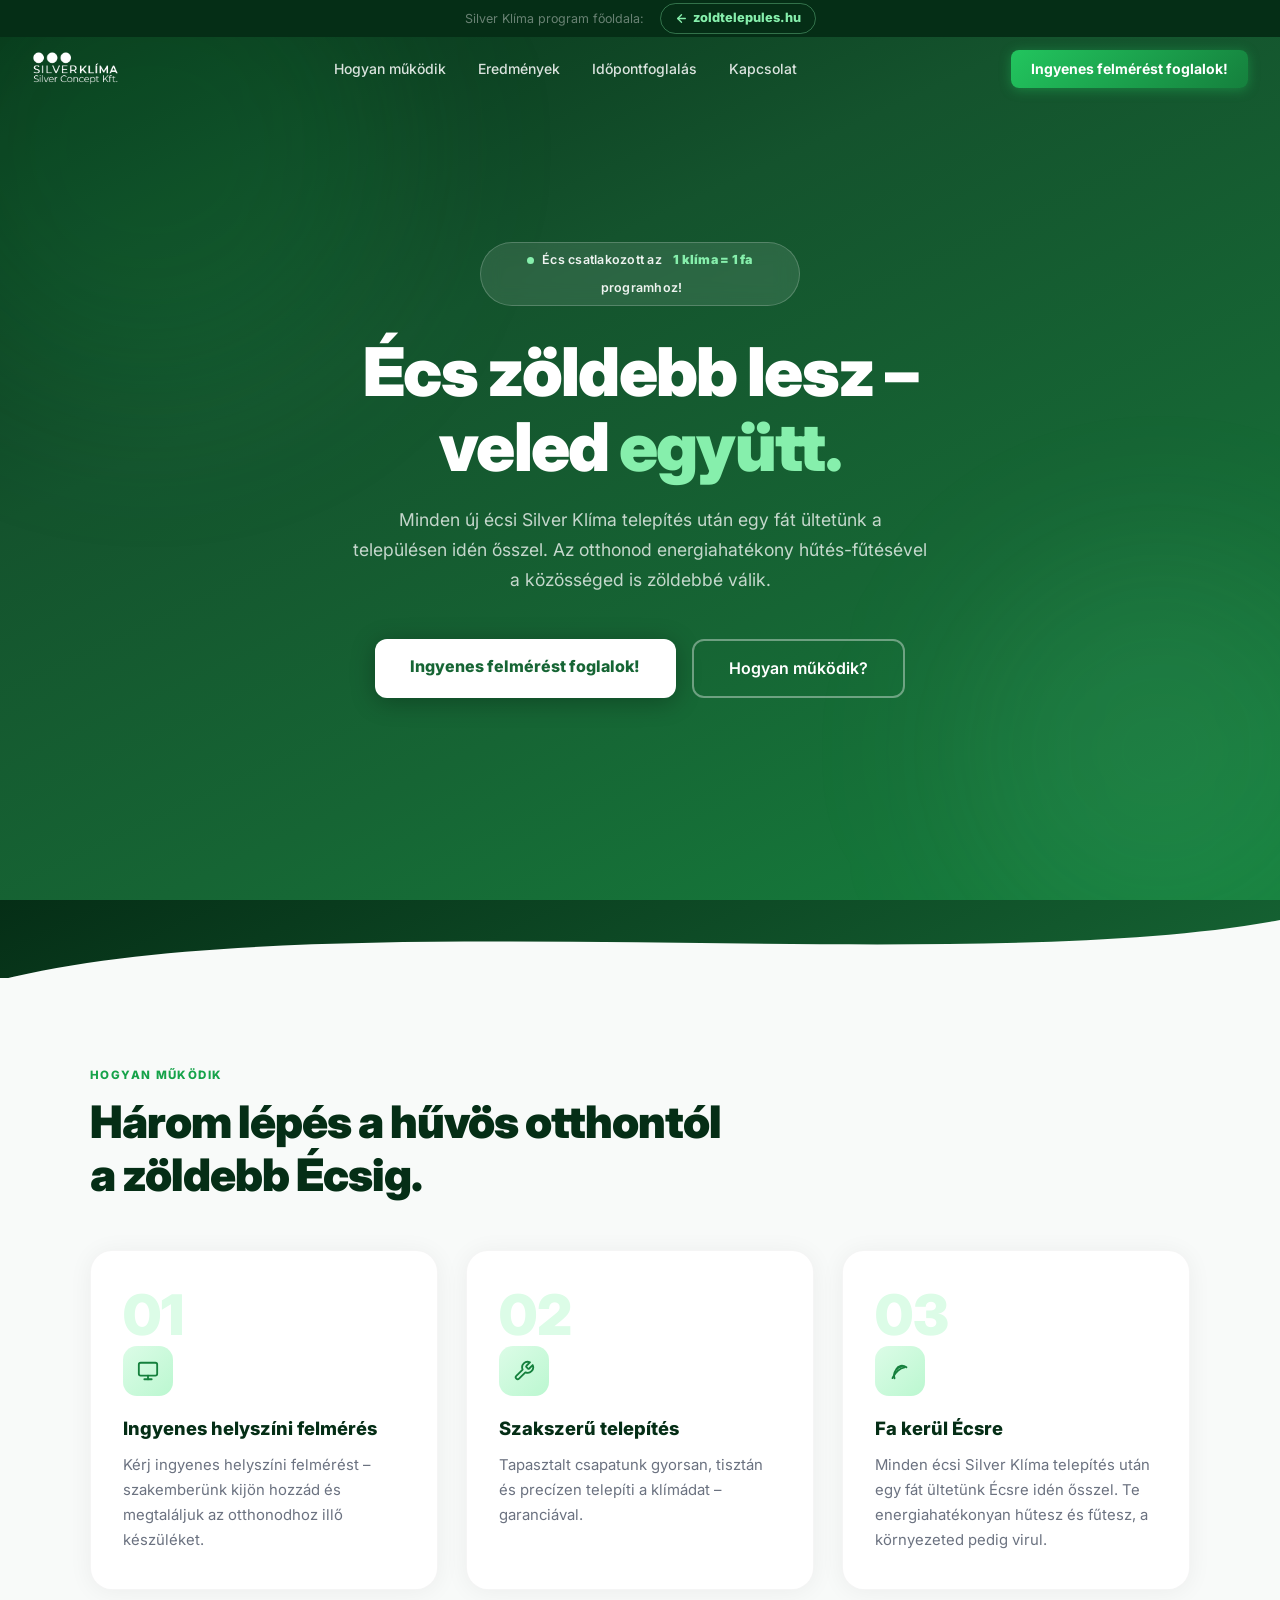
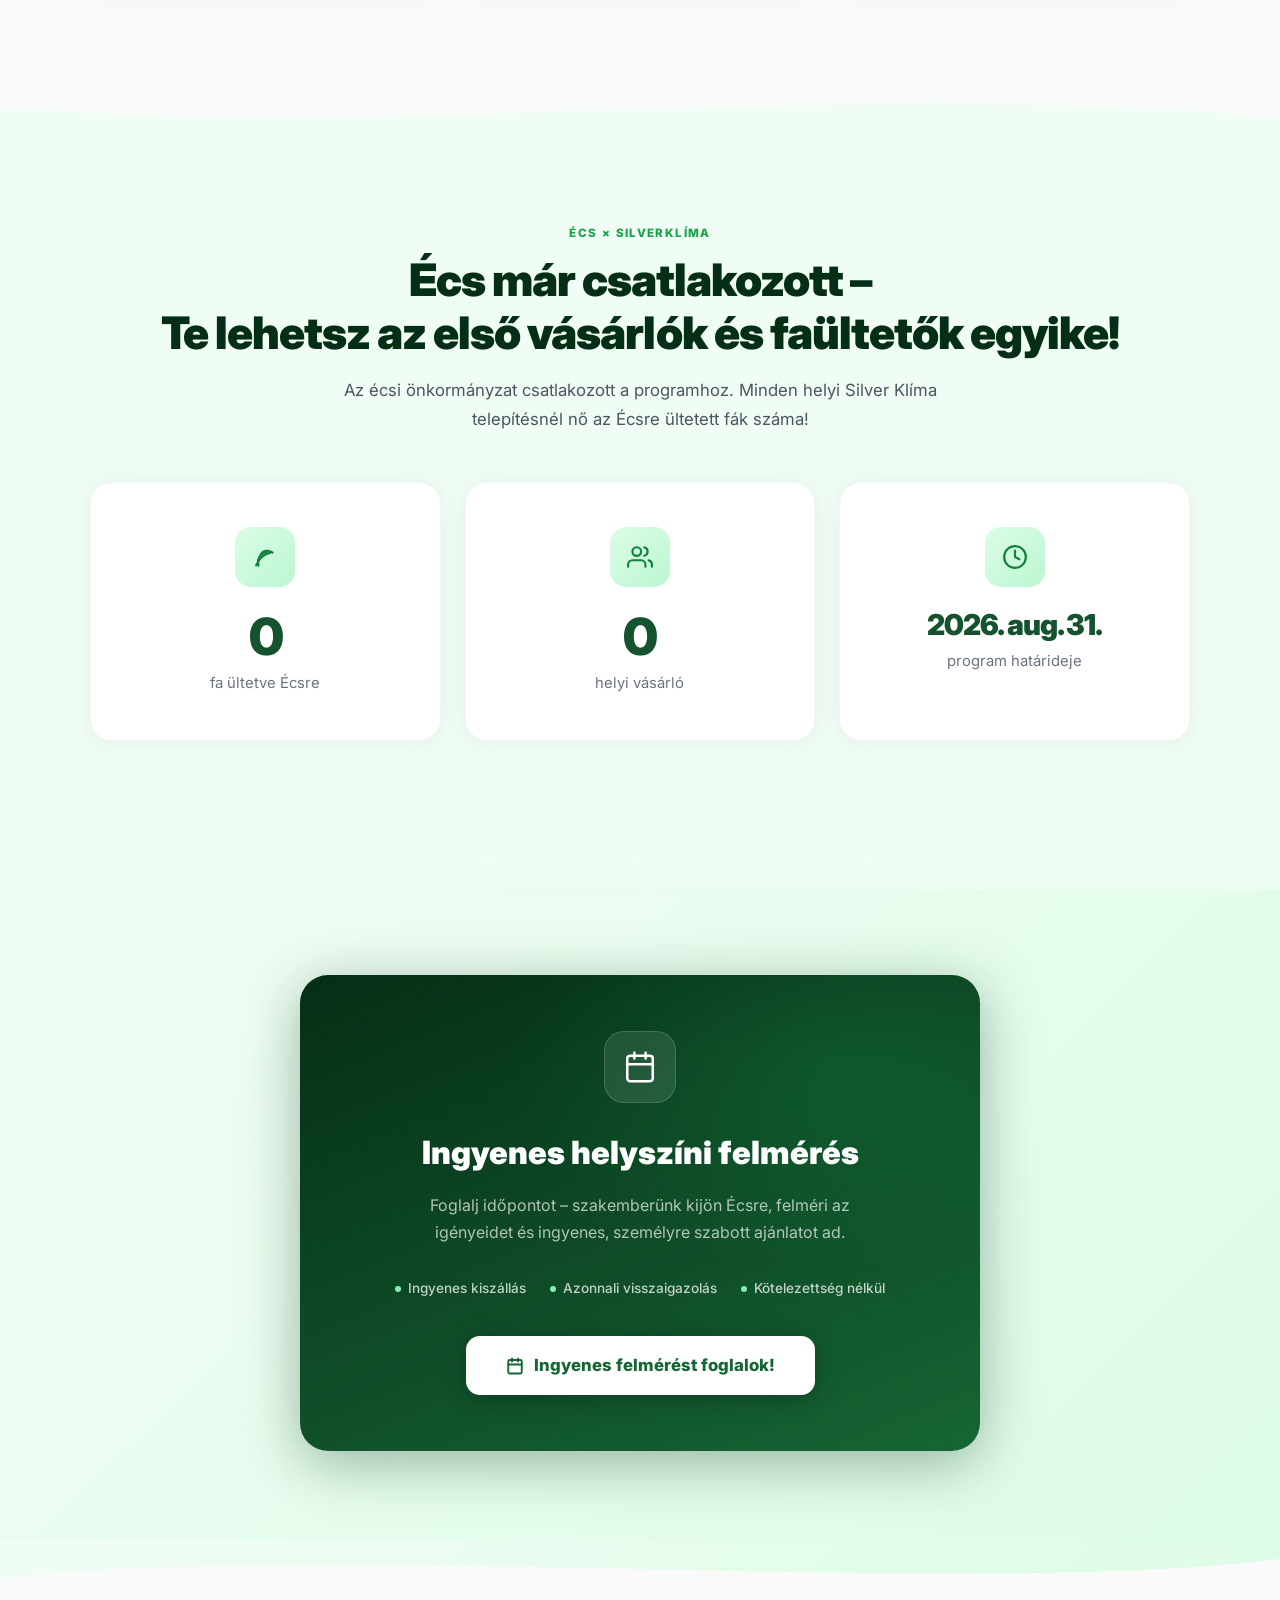
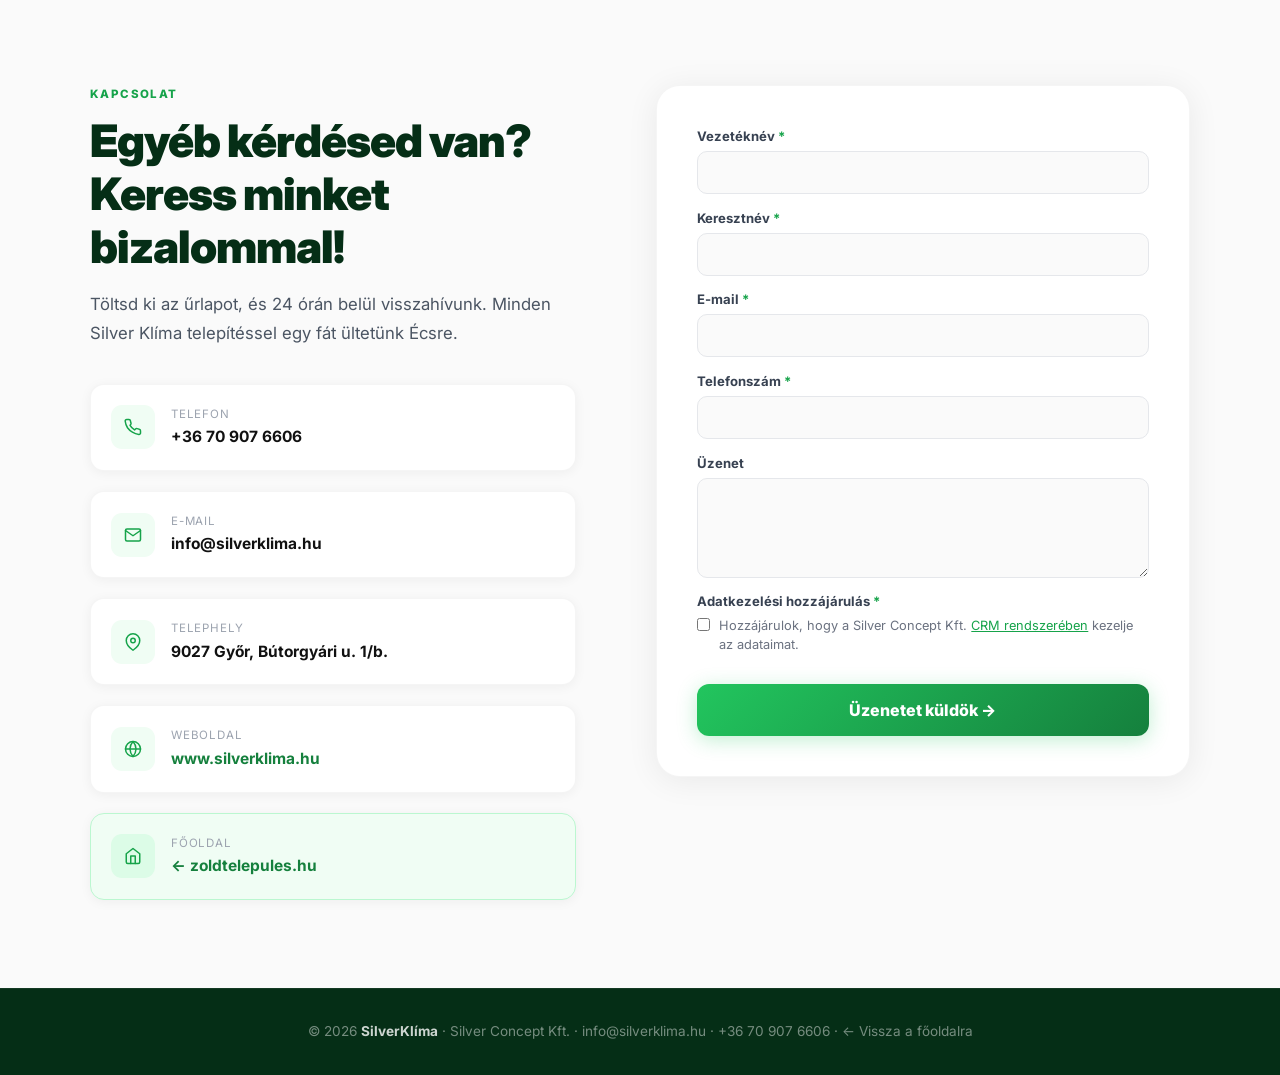
==== ecs/index.html @ 98adba98 "Mobil vissza sáv javítás, kattintható városok, weboldal él - Vissza sáv: mobilon nem takarja a logót" ====
<!DOCTYPE html>
<html lang="hu">
<head>
    <meta charset="UTF-8">
    <meta name="viewport" content="width=device-width, initial-scale=1.0">
    <meta name="description" content="Minden új écsi klíma telepítés után egy fát ültetünk Écsre. SilverKlíma – Silver Concept Kft.">
    <title>SilverKlíma × Écs – Fát ültetünk Écsre</title>
    <link href="https://fonts.googleapis.com/css2?family=Inter:wght@300;400;500;600;700;800;900&display=swap" rel="stylesheet">
    <script async src="https://r3.minicrm.hu/api/minicrm.js?t=1777282066"></script>
    <link rel="stylesheet" href="https://r3.minicrm.hu/api/minicrm.css" />
    <style>
        *, *::before, *::after { box-sizing:border-box; margin:0; padding:0; }
        :root {
            --g50:#f0fdf4; --g100:#dcfce7; --g200:#bbf7d0;
            --g500:#22c55e; --g600:#16a34a; --g700:#15803d;
            --g800:#166534; --g900:#14532d; --g950:#052e16;
            --ease: cubic-bezier(.22,1,.36,1);
        }
        html { scroll-behavior:smooth; }
        body { font-family:'Inter',sans-serif; color:#1a1a1a; background:#fff; line-height:1.6; overflow-x:hidden; }
        #progress { position:fixed; top:0; left:0; height:3px; background:linear-gradient(90deg,var(--g500),#86efac); z-index:200; width:0%; transition:width .1s; }

        /* BACK BAR */
        .back-bar {
            background:var(--g950); padding:0 2rem;
            display:flex; align-items:center; justify-content:center; gap:1rem;
            position:fixed; top:0; left:0; right:0; z-index:102; height:37px;
            white-space:nowrap; overflow:hidden;
        }
        .back-bar span { color:rgba(255,255,255,.4); font-size:.78rem; }
        .back-bar a {
            color:#86efac; font-size:.8rem; font-weight:800; text-decoration:none;
            display:inline-flex; align-items:center; gap:5px;
            border:1.5px solid rgba(134,239,172,.35); padding:.25rem .875rem; border-radius:100px;
            transition:all .2s; flex-shrink:0;
        }
        .back-bar a:hover { background:rgba(134,239,172,.12); border-color:#86efac; }
        @media(max-width:480px) { .back-bar span { display:none; } }

        nav { position:fixed; top:37px; left:0; right:0; z-index:100; padding:0 2rem; height:64px; display:flex; align-items:center; justify-content:space-between; transition:background .4s var(--ease), box-shadow .4s; }
        nav.scrolled { background:rgba(255,255,255,.97); backdrop-filter:blur(20px); box-shadow:0 1px 0 rgba(0,0,0,.07); top:0; }
        .nav-logo { display:flex; align-items:center; text-decoration:none; }
        .nav-logo-img { height:36px; width:auto; max-width:150px; display:block; object-fit:contain; filter:brightness(0) invert(1); transition:filter .4s; }
        nav.scrolled .nav-logo-img { filter:none; }
        .nav-links { display:flex; gap:2rem; list-style:none; }
        .nav-links a { color:rgba(255,255,255,.85); text-decoration:none; font-size:.875rem; font-weight:500; transition:color .3s; }
        nav.scrolled .nav-links a { color:#4b5563; }
        .nav-links a:hover { color:white; }
        nav.scrolled .nav-links a:hover { color:var(--g600); }
        .nav-cta { background:linear-gradient(135deg,var(--g500),var(--g700)); color:white; padding:.5rem 1.25rem; border-radius:8px; font-size:.875rem; font-weight:700; text-decoration:none; transition:opacity .2s,transform .2s; box-shadow:0 2px 12px rgba(34,197,94,.4); }
        .nav-cta:hover { opacity:.9; transform:translateY(-1px); }
        .hamburger { display:none; flex-direction:column; gap:5px; cursor:pointer; padding:6px; border:none; background:none; }
        .hamburger span { display:block; width:24px; height:2px; border-radius:2px; background:white; transition:all .35s var(--ease); }
        nav.scrolled .hamburger span { background:var(--g900); }
        .hamburger.open span:nth-child(1) { transform:translateY(7px) rotate(45deg); }
        .hamburger.open span:nth-child(2) { opacity:0; transform:scaleX(0); }
        .hamburger.open span:nth-child(3) { transform:translateY(-7px) rotate(-45deg); }
        .mobile-menu { display:none; position:fixed; inset:0; z-index:99; background:var(--g950); flex-direction:column; align-items:center; justify-content:center; gap:2rem; opacity:0; transform:translateY(-20px); transition:opacity .4s var(--ease), transform .4s var(--ease); }
        .mobile-menu.open { opacity:1; transform:translateY(0); }
        .mobile-menu a { color:white; text-decoration:none; font-size:1.5rem; font-weight:700; opacity:0; transform:translateY(16px); transition:opacity .4s var(--ease), transform .4s var(--ease), color .2s; }
        .mobile-menu.open a { opacity:1; transform:translateY(0); }
        .mobile-menu.open a:nth-child(1){transition-delay:.05s} .mobile-menu.open a:nth-child(2){transition-delay:.1s} .mobile-menu.open a:nth-child(3){transition-delay:.15s} .mobile-menu.open a:nth-child(4){transition-delay:.2s}
        .mobile-menu a:hover { color:#86efac; }
        .mobile-cta { background:linear-gradient(135deg,var(--g500),var(--g700)) !important; padding:.85rem 2.5rem; border-radius:12px; font-size:1rem !important; }

        .hero { min-height:100vh; background:linear-gradient(155deg,var(--g950) 0%,var(--g900) 35%,var(--g800) 65%,var(--g700) 100%); display:flex; align-items:center; justify-content:center; text-align:center; padding:8.5rem 1.5rem 6rem; position:relative; overflow:hidden; }
        .hero-orb { position:absolute; border-radius:50%; filter:blur(80px); animation:orb-drift 8s ease-in-out infinite alternate; }
        .hero-orb-1 { width:500px; height:500px; background:rgba(34,197,94,.12); top:-100px; left:-100px; }
        .hero-orb-2 { width:400px; height:400px; background:rgba(134,239,172,.08); bottom:-50px; right:-80px; animation-delay:-4s; }
        @keyframes orb-drift { from{transform:translate(0,0)} to{transform:translate(30px,20px)} }
        .particles { position:absolute; inset:0; overflow:hidden; pointer-events:none; }
        .particle { position:absolute; background:rgba(134,239,172,.35); border-radius:50%; animation:float-up linear infinite; }
        @keyframes float-up { 0%{transform:translateY(100vh) scale(0);opacity:0} 10%{opacity:1} 90%{opacity:.5} 100%{transform:translateY(-10vh) scale(1.5);opacity:0} }
        .hero-content { position:relative; z-index:1; max-width:820px; }
        .hero-badge,.hero h1,.hero-sub,.hero-btns { opacity:0; transform:translateY(24px); animation:hero-in .8s var(--ease) forwards; }
        .hero-badge{animation-delay:.1s} .hero h1{animation-delay:.25s} .hero-sub{animation-delay:.4s} .hero-btns{animation-delay:.55s}
        @keyframes hero-in { to{opacity:1;transform:translateY(0)} }
        .hero-badge { display:inline-flex; align-items:center; gap:8px; background:rgba(255,255,255,.1); backdrop-filter:blur(10px); border:1px solid rgba(255,255,255,.2); color:rgba(255,255,255,.92); padding:7px 16px; border-radius:100px; font-size:.78rem; font-weight:600; letter-spacing:.02em; margin-bottom:1.75rem; flex-wrap:wrap; justify-content:center; text-align:center; max-width:320px; }
        .hero-badge .highlight { color:#86efac; font-weight:900; }
        .pulse { width:7px; height:7px; background:#86efac; border-radius:50%; animation:pulse 2s infinite; flex-shrink:0; }
        @keyframes pulse { 0%,100%{opacity:1;transform:scale(1)} 50%{opacity:.3;transform:scale(1.8)} }
        .hero h1 { font-size:clamp(2.2rem,5.5vw,4.2rem); font-weight:900; color:white; line-height:1.12; letter-spacing:-.025em; margin-bottom:1.25rem; }
        .hero h1 em { color:#86efac; font-style:normal; }
        .hero-sub { color:rgba(255,255,255,.75); font-size:1.1rem; max-width:580px; margin:0 auto 2.75rem; line-height:1.72; }
        .hero-btns { display:flex; gap:1rem; justify-content:center; flex-wrap:wrap; }
        .btn-white { background:white; color:var(--g800); padding:.9rem 2.2rem; border-radius:12px; font-size:1rem; font-weight:800; text-decoration:none; transition:all .25s var(--ease); box-shadow:0 4px 24px rgba(0,0,0,.28); }
        .btn-white:hover { transform:translateY(-3px); box-shadow:0 12px 36px rgba(0,0,0,.32); }
        .btn-ghost { background:transparent; color:white; padding:.9rem 2.2rem; border-radius:12px; font-size:1rem; font-weight:600; text-decoration:none; border:2px solid rgba(255,255,255,.38); transition:all .25s var(--ease); }
        .btn-ghost:hover { background:rgba(255,255,255,.12); border-color:rgba(255,255,255,.7); }

        .wave { display:block; width:100%; overflow:hidden; line-height:0; }
        .wave svg { display:block; width:100%; }
        .section { padding:5.5rem 1.5rem; }
        .section-inner { max-width:1100px; margin:0 auto; }
        .tag { font-size:.72rem; font-weight:800; text-transform:uppercase; letter-spacing:.12em; color:var(--g600); margin-bottom:.75rem; display:block; }
        .title { font-size:clamp(1.8rem,3.5vw,2.8rem); font-weight:900; color:var(--g950); line-height:1.18; letter-spacing:-.022em; margin-bottom:1rem; }
        .sub { color:#4b5563; font-size:1.05rem; line-height:1.72; max-width:600px; }

        .how-section { background:#f8faf9; }
        .steps { display:grid; grid-template-columns:repeat(3,1fr); gap:1.75rem; margin-top:3rem; }
        .step-card { background:white; border-radius:22px; padding:2.25rem 2rem; box-shadow:0 2px 24px rgba(0,0,0,.055); transition:transform .4s var(--ease), box-shadow .4s; border:1px solid rgba(0,0,0,.04); }
        .step-card:hover { transform:translateY(-8px); box-shadow:0 20px 52px rgba(0,0,0,.1); }
        .step-num { font-size:3.5rem; font-weight:900; color:var(--g100); line-height:1; margin-bottom:.2rem; }
        .step-icon { width:50px; height:50px; background:linear-gradient(135deg,var(--g100),var(--g200)); border-radius:14px; display:flex; align-items:center; justify-content:center; color:var(--g700); margin-bottom:1.1rem; transition:transform .3s; }
        .step-card:hover .step-icon { transform:scale(1.1) rotate(-5deg); }
        .step-card h3 { font-size:1.15rem; font-weight:800; color:var(--g950); margin-bottom:.6rem; }
        .step-card p { color:#6b7280; font-size:.93rem; line-height:1.68; }

        .stats-section { background:var(--g50); }
        .stats-grid { display:grid; grid-template-columns:repeat(3,1fr); gap:1.5rem; margin-top:3rem; }
        .stat-card { background:white; border-radius:22px; padding:2.75rem 2rem; text-align:center; box-shadow:0 2px 24px rgba(0,0,0,.055); border:1px solid rgba(0,0,0,.04); transition:transform .4s var(--ease); }
        .stat-card:hover { transform:translateY(-6px); }
        .stat-icon { width:60px; height:60px; background:linear-gradient(135deg,var(--g100),var(--g200)); border-radius:16px; display:flex; align-items:center; justify-content:center; color:var(--g700); margin:0 auto 1.5rem; }
        .stat-icon svg { width:26px; height:26px; }
        .stat-num { font-size:3.2rem; font-weight:900; color:var(--g900); line-height:1; display:block; margin-bottom:.5rem; letter-spacing:-.03em; }
        .stat-lbl { color:#6b7280; font-size:.93rem; }

        .booking-section { background:linear-gradient(135deg,var(--g50),var(--g100)); }
        .booking-card { max-width:680px; margin:0 auto; background:linear-gradient(158deg,var(--g950),var(--g800)); border-radius:28px; padding:3.5rem; text-align:center; position:relative; overflow:hidden; box-shadow:0 12px 56px rgba(5,46,22,.35); }
        .booking-card::before { content:''; position:absolute; inset:0; background:radial-gradient(ellipse 70% 60% at 80% 20%, rgba(34,197,94,.15) 0%, transparent 70%); }
        .booking-card > * { position:relative; z-index:1; }
        .booking-icon { width:72px; height:72px; margin:0 auto 1.5rem; background:rgba(255,255,255,.1); border-radius:20px; display:flex; align-items:center; justify-content:center; border:1px solid rgba(255,255,255,.15); }
        .booking-card h3 { font-size:clamp(1.5rem,3vw,2rem); font-weight:900; color:white; margin-bottom:.875rem; }
        .booking-card p { color:rgba(255,255,255,.68); font-size:1rem; line-height:1.7; max-width:480px; margin:0 auto 2rem; }
        .booking-features { display:flex; justify-content:center; gap:1.5rem; flex-wrap:wrap; margin-bottom:2.25rem; }
        .booking-feat { display:flex; align-items:center; gap:7px; color:rgba(255,255,255,.75); font-size:.85rem; font-weight:500; }
        .booking-feat-dot { width:6px; height:6px; background:#86efac; border-radius:50%; }
        .btn-booking { display:inline-flex; align-items:center; gap:10px; background:white; color:var(--g800); padding:1rem 2.5rem; border-radius:14px; font-size:1.05rem; font-weight:800; text-decoration:none; transition:all .25s var(--ease); box-shadow:0 4px 24px rgba(0,0,0,.25); }
        .btn-booking:hover { transform:translateY(-3px); box-shadow:0 12px 36px rgba(0,0,0,.3); }
        .btn-booking svg { width:18px; height:18px; flex-shrink:0; }

        .contact-section { background:#fafafa; }
        .contact-grid { display:grid; grid-template-columns:1fr 1.1fr; gap:5rem; align-items:start; }
        .contact-info { display:flex; flex-direction:column; gap:1.25rem; margin-top:2.25rem; }
        .ci { display:flex; align-items:center; gap:1rem; padding:1.25rem; background:white; border-radius:14px; box-shadow:0 2px 12px rgba(0,0,0,.05); border:1px solid rgba(0,0,0,.04); transition:transform .3s var(--ease); }
        .ci:hover { transform:translateX(5px); }
        .ci-icon { width:44px; height:44px; flex-shrink:0; background:var(--g50); border-radius:11px; display:flex; align-items:center; justify-content:center; color:var(--g600); }
        .ci-icon svg { width:18px; height:18px; }
        .ci-lbl { font-size:.72rem; color:#9ca3af; text-transform:uppercase; letter-spacing:.07em; margin-bottom:2px; }
        .ci-val { font-weight:700; color:#111; font-size:.97rem; }
        .contact-form { background:white; border-radius:24px; padding:2.5rem; box-shadow:0 4px 32px rgba(0,0,0,.07); border:1px solid rgba(0,0,0,.04); }
        .contact-form form.TurnKeyCRM,.contact-form form.TurnKeyCRM * { box-sizing:border-box !important; }
        .contact-form form.TurnKeyCRM { font-family:'Inter',sans-serif !important; width:100% !important; max-width:100% !important; text-align:left !important; }
        .contact-form form.TurnKeyCRM fieldset { background:transparent !important; border:none !important; padding:0 !important; margin:0 0 .5rem !important; float:none !important; width:100% !important; min-width:0 !important; }
        .contact-form form.TurnKeyCRM legend { display:none !important; }
        .contact-form form.TurnKeyCRM .InputBlock { float:none !important; width:100% !important; clear:both !important; margin:0 0 .85rem !important; padding:0 !important; display:block !important; text-align:left !important; }
        .contact-form form.TurnKeyCRM label { float:none !important; width:auto !important; display:block !important; font-size:.82rem !important; font-weight:700 !important; color:#374151 !important; font-family:'Inter',sans-serif !important; margin-bottom:4px !important; padding:0 !important; white-space:normal !important; text-align:left !important; }
        .contact-form form.TurnKeyCRM label.Required::after { content:' *'; color:var(--g600); }
        .contact-form form.TurnKeyCRM input[type='text'],.contact-form form.TurnKeyCRM textarea,.contact-form form.TurnKeyCRM select { float:none !important; display:block !important; width:100% !important; border:1.5px solid #e5e7eb !important; border-radius:10px !important; padding:.72rem 1rem !important; font-size:.93rem !important; font-family:'Inter',sans-serif !important; color:#111 !important; background:#fafafa !important; outline:none !important; margin:0 !important; -webkit-appearance:none !important; }
        .contact-form form.TurnKeyCRM input[type='text']:focus,.contact-form form.TurnKeyCRM textarea:focus { border-color:var(--g500) !important; background:white !important; box-shadow:0 0 0 3px rgba(34,197,94,.12) !important; }
        .contact-form form.TurnKeyCRM textarea { min-height:100px !important; resize:vertical !important; }
        .contact-form form.TurnKeyCRM .SetLabel { display:flex !important; float:none !important; align-items:flex-start !important; gap:.6rem !important; width:100% !important; }
        .contact-form form.TurnKeyCRM .CheckBoxLabel { font-size:.8rem !important; color:#6b7280 !important; font-weight:400 !important; line-height:1.5 !important; white-space:normal !important; }
        .contact-form form.TurnKeyCRM .CheckBoxLabel a { color:var(--g600) !important; }
        .contact-form form.TurnKeyCRM input[type='checkbox'] { flex-shrink:0 !important; margin-top:2px !important; }
        .contact-form form.TurnKeyCRM input[type='Submit'] { float:none !important; display:block !important; width:100% !important; margin:1rem 0 0 !important; padding:1rem !important; border:none !important; border-radius:12px !important; font-size:1rem !important; font-weight:800 !important; font-family:'Inter',sans-serif !important; cursor:pointer !important; background:linear-gradient(135deg,var(--g500),var(--g700)) !important; color:white !important; box-shadow:0 4px 20px rgba(34,197,94,.28) !important; }
        .contact-form form.TurnKeyCRM input[type='Submit']:hover { opacity:.9 !important; }
        .contact-form form.TurnKeyCRM .Response[style*="display: none"],.contact-form form.TurnKeyCRM .Response[style*="display:none"] { display:none !important; }
        .contact-form form.TurnKeyCRM .Response { background:var(--g50) !important; border-radius:12px !important; padding:1rem !important; color:var(--g800) !important; font-weight:600 !important; border:1.5px solid var(--g200) !important; margin-top:1rem !important; }
        .contact-form form.TurnKeyCRM .webform-footer { display:none !important; }

        footer { background:var(--g950); color:rgba(255,255,255,.45); text-align:center; padding:2rem 1.5rem; font-size:.85rem; border-top:1px solid rgba(255,255,255,.06); }
        footer strong { color:rgba(255,255,255,.8); }
        footer a { color:rgba(255,255,255,.45); text-decoration:none; transition:color .2s; }
        footer a:hover { color:rgba(255,255,255,.75); }

        .fade-up { opacity:0; transform:translateY(30px); transition:opacity .7s var(--ease), transform .7s var(--ease); }
        .fade-up.visible { opacity:1; transform:translateY(0); }
        .fade-left { opacity:0; transform:translateX(-30px); transition:opacity .7s var(--ease), transform .7s var(--ease); }
        .fade-left.visible { opacity:1; transform:translateX(0); }
        .fade-right { opacity:0; transform:translateX(30px); transition:opacity .7s var(--ease), transform .7s var(--ease); }
        .fade-right.visible { opacity:1; transform:translateX(0); }

        @media(max-width:900px) { .steps,.stats-grid{grid-template-columns:1fr 1fr} .contact-grid{grid-template-columns:1fr;gap:2.5rem} }
        @media(max-width:640px) {
            .nav-links,.nav-cta{display:none} .hamburger{display:flex} .mobile-menu{display:flex}
            .steps,.stats-grid{grid-template-columns:1fr} .section{padding:4rem 1.25rem}
            .hero{padding:7rem 1.25rem 5rem} .booking-card{padding:2rem 1.25rem} .contact-form{padding:1.75rem 1.25rem}
        }
    </style>
</head>
<body>

<div id="progress"></div>

<div class="back-bar">
    <span>Silver Klíma program főoldala:</span>
    <a href="/">
        <svg width="13" height="13" viewBox="0 0 24 24" fill="none" stroke="currentColor" stroke-width="2.5" stroke-linecap="round" stroke-linejoin="round"><path d="M19 12H5"/><path d="M12 19l-7-7 7-7"/></svg>
        zoldtelepules.hu
    </a>
</div>

<div class="mobile-menu" id="mobileMenu">
    <a href="#hogyan" onclick="closeMobile()">Hogyan működik</a>
    <a href="#eredmenyek" onclick="closeMobile()">Eredmények</a>
    <a href="#foglalas" onclick="closeMobile()">Időpontfoglalás</a>
    <a href="#kapcsolat" onclick="closeMobile()">Kapcsolat</a>
    <a href="#foglalas" class="mobile-cta" onclick="closeMobile()">Ingyenes felmérést foglalok!</a>
</div>

<nav id="navbar">
    <a href="/" class="nav-logo">
        <img src="[data-uri]" alt="SilverKlíma" class="nav-logo-img" />
    </a>
    <ul class="nav-links">
        <li><a href="#hogyan">Hogyan működik</a></li>
        <li><a href="#eredmenyek">Eredmények</a></li>
        <li><a href="#foglalas">Időpontfoglalás</a></li>
        <li><a href="#kapcsolat">Kapcsolat</a></li>
    </ul>
    <a href="#foglalas" class="nav-cta">Ingyenes felmérést foglalok!</a>
    <button class="hamburger" id="burger" onclick="toggleMobile()"><span></span><span></span><span></span></button>
</nav>

<section class="hero">
    <div class="hero-orb hero-orb-1"></div>
    <div class="hero-orb hero-orb-2"></div>
    <div class="particles" id="particles"></div>
    <div class="hero-content">
        <div class="hero-badge">
            <span class="pulse"></span>
            Écs csatlakozott az&nbsp;<span class="highlight">1 klíma = 1 fa</span>&nbsp;programhoz!
        </div>
        <h1>Écs zöldebb lesz –<br>veled <em>együtt.</em></h1>
        <p class="hero-sub">Minden új écsi Silver Klíma telepítés után egy fát ültetünk a településen idén ősszel. Az otthonod energiahatékony hűtés-fűtésével a közösséged is zöldebbé válik.</p>
        <div class="hero-btns">
            <a href="#foglalas" class="btn-white">Ingyenes felmérést foglalok!</a>
            <a href="#hogyan" class="btn-ghost">Hogyan működik?</a>
        </div>
    </div>
</section>

<div class="wave" style="background:linear-gradient(155deg,var(--g950),var(--g800));margin-bottom:-2px">
    <svg viewBox="0 0 1440 80" preserveAspectRatio="none" height="80"><path d="M0,80 C360,0 1080,80 1440,20 L1440,80 Z" fill="#f8faf9"/></svg>
</div>

<section class="section how-section" id="hogyan">
    <div class="section-inner">
        <div class="fade-up">
            <span class="tag">Hogyan működik</span>
            <h2 class="title">Három lépés a hűvös otthontól<br>a zöldebb Écsig.</h2>
        </div>
        <div class="steps">
            <div class="step-card fade-up" style="transition-delay:.1s">
                <div class="step-num">01</div>
                <div class="step-icon"><svg viewBox="0 0 24 24" fill="none" stroke="currentColor" stroke-width="2" stroke-linecap="round" stroke-linejoin="round" width="22" height="22"><rect x="2" y="3" width="20" height="14" rx="2"/><line x1="8" y1="21" x2="16" y2="21"/><line x1="12" y1="17" x2="12" y2="21"/></svg></div>
                <h3>Ingyenes helyszíni felmérés</h3>
                <p>Kérj ingyenes helyszíni felmérést – szakemberünk kijön hozzád és megtaláljuk az otthonodhoz illő készüléket.</p>
            </div>
            <div class="step-card fade-up" style="transition-delay:.2s">
                <div class="step-num">02</div>
                <div class="step-icon"><svg viewBox="0 0 24 24" fill="none" stroke="currentColor" stroke-width="2" stroke-linecap="round" stroke-linejoin="round" width="22" height="22"><path d="M14.7 6.3a1 1 0 0 0 0 1.4l1.6 1.6a1 1 0 0 0 1.4 0l3.77-3.77a6 6 0 0 1-7.94 7.94l-6.91 6.91a2.12 2.12 0 0 1-3-3l6.91-6.91a6 6 0 0 1 7.94-7.94l-3.76 3.76z"/></svg></div>
                <h3>Szakszerű telepítés</h3>
                <p>Tapasztalt csapatunk gyorsan, tisztán és precízen telepíti a klímádat – garanciával.</p>
            </div>
            <div class="step-card fade-up" style="transition-delay:.3s">
                <div class="step-num">03</div>
                <div class="step-icon"><svg viewBox="0 0 24 24" fill="none" stroke="currentColor" stroke-width="2" stroke-linecap="round" stroke-linejoin="round" width="22" height="22"><path d="M17 8C8 10 5.9 16.17 3.82 19.77"/><path d="M8 10c2-4 7-5 11-2"/><path d="M6 20c-2-7 3-12 8-13"/></svg></div>
                <h3>Fa kerül Écsre</h3>
                <p>Minden écsi Silver Klíma telepítés után egy fát ültetünk Écsre idén ősszel. Te energiahatékonyan hűtesz és fűtesz, a környezeted pedig virul.</p>
            </div>
        </div>
    </div>
</section>

<div class="wave" style="background:#f8faf9;margin-bottom:-2px">
    <svg viewBox="0 0 1440 60" preserveAspectRatio="none" height="60"><path d="M0,30 C480,60 960,0 1440,40 L1440,60 L0,60 Z" fill="#f0fdf4"/></svg>
</div>

<section class="section stats-section" id="eredmenyek">
    <div class="section-inner" style="text-align:center">
        <div class="fade-up">
            <span class="tag">Écs × SilverKlíma</span>
            <h2 class="title">Écs már csatlakozott –<br>Te lehetsz az első vásárlók és faültetők egyike!</h2>
            <p class="sub" style="margin:0 auto">Az écsi önkormányzat csatlakozott a programhoz. Minden helyi Silver Klíma telepítésnél nő az Écsre ültetett fák száma!</p>
        </div>
        <div class="stats-grid">
            <div class="stat-card fade-up" style="transition-delay:.1s">
                <div class="stat-icon"><svg viewBox="0 0 24 24" fill="none" stroke="currentColor" stroke-width="2" stroke-linecap="round" stroke-linejoin="round"><path d="M17 8C8 10 5.9 16.17 3.82 19.77"/><path d="M8 10c2-4 7-5 11-2"/><path d="M6 20c-2-7 3-12 8-13"/></svg></div>
                <span class="stat-num">0</span>
                <span class="stat-lbl">fa ültetve Écsre</span>
            </div>
            <div class="stat-card fade-up" style="transition-delay:.2s">
                <div class="stat-icon"><svg viewBox="0 0 24 24" fill="none" stroke="currentColor" stroke-width="2" stroke-linecap="round" stroke-linejoin="round"><path d="M17 21v-2a4 4 0 0 0-4-4H5a4 4 0 0 0-4 4v2"/><circle cx="9" cy="7" r="4"/><path d="M23 21v-2a4 4 0 0 0-3-3.87"/><path d="M16 3.13a4 4 0 0 1 0 7.75"/></svg></div>
                <span class="stat-num">0</span>
                <span class="stat-lbl">helyi vásárló</span>
            </div>
            <div class="stat-card fade-up" style="transition-delay:.3s">
                <div class="stat-icon"><svg viewBox="0 0 24 24" fill="none" stroke="currentColor" stroke-width="2" stroke-linecap="round" stroke-linejoin="round"><circle cx="12" cy="12" r="10"/><polyline points="12 6 12 12 16 14"/></svg></div>
                <span class="stat-num" style="font-size:1.8rem">2026. aug. 31.</span>
                <span class="stat-lbl">program határideje</span>
            </div>
        </div>
    </div>
</section>

<div class="wave" style="background:var(--g50);margin-bottom:-2px">
    <svg viewBox="0 0 1440 60" preserveAspectRatio="none" height="60"><path d="M0,0 C720,60 720,0 1440,50 L1440,60 L0,60 Z" fill="#f0fdf4"/></svg>
</div>

<section class="section booking-section" id="foglalas">
    <div class="section-inner">
        <div class="booking-card fade-up">
            <div class="booking-icon">
                <svg width="34" height="34" viewBox="0 0 24 24" fill="none" stroke="white" stroke-width="1.8" stroke-linecap="round" stroke-linejoin="round"><rect x="3" y="4" width="18" height="18" rx="2"/><line x1="16" y1="2" x2="16" y2="6"/><line x1="8" y1="2" x2="8" y2="6"/><line x1="3" y1="10" x2="21" y2="10"/></svg>
            </div>
            <h3>Ingyenes helyszíni felmérés</h3>
            <p>Foglalj időpontot – szakemberünk kijön Écsre, felméri az igényeidet és ingyenes, személyre szabott ajánlatot ad.</p>
            <div class="booking-features">
                <span class="booking-feat"><span class="booking-feat-dot"></span>Ingyenes kiszállás</span>
                <span class="booking-feat"><span class="booking-feat-dot"></span>Azonnali visszaigazolás</span>
                <span class="booking-feat"><span class="booking-feat-dot"></span>Kötelezettség nélkül</span>
            </div>
            <a href="https://outlook.office.com/book/FoglalsSilverKlma@silverklima.hu/?ismsaljsauthenabled" target="_blank" rel="noopener" class="btn-booking">
                <svg viewBox="0 0 24 24" fill="none" stroke="currentColor" stroke-width="2.5" stroke-linecap="round" stroke-linejoin="round"><rect x="3" y="4" width="18" height="18" rx="2"/><line x1="16" y1="2" x2="16" y2="6"/><line x1="8" y1="2" x2="8" y2="6"/><line x1="3" y1="10" x2="21" y2="10"/></svg>
                Ingyenes felmérést foglalok!
            </a>
        </div>
    </div>
</section>

<div class="wave" style="background:linear-gradient(135deg,var(--g50),var(--g100));margin-bottom:-2px">
    <svg viewBox="0 0 1440 60" preserveAspectRatio="none" height="60"><path d="M0,40 C360,0 1080,60 1440,20 L1440,60 L0,60 Z" fill="#fafafa"/></svg>
</div>

<section class="section contact-section" id="kapcsolat">
    <div class="section-inner">
        <div class="contact-grid">
            <div class="fade-left">
                <span class="tag">Kapcsolat</span>
                <h2 class="title">Egyéb kérdésed van?<br>Keress minket bizalommal!</h2>
                <p class="sub">Töltsd ki az űrlapot, és 24 órán belül visszahívunk. Minden Silver Klíma telepítéssel egy fát ültetünk Écsre.</p>
                <div class="contact-info">
                    <div class="ci"><div class="ci-icon"><svg viewBox="0 0 24 24" fill="none" stroke="currentColor" stroke-width="2" stroke-linecap="round" stroke-linejoin="round"><path d="M22 16.92v3a2 2 0 0 1-2.18 2 19.79 19.79 0 0 1-8.63-3.07A19.5 19.5 0 0 1 4.69 13a19.79 19.79 0 0 1-3.07-8.67A2 2 0 0 1 3.6 2h3a2 2 0 0 1 2 1.72c.127.96.361 1.903.7 2.81a2 2 0 0 1-.45 2.11L8.09 9.91a16 16 0 0 0 6 6l1.27-1.27a2 2 0 0 1 2.11-.45c.907.339 1.85.573 2.81.7A2 2 0 0 1 22 16.92z"/></svg></div><div><div class="ci-lbl">Telefon</div><div class="ci-val">+36 70 907 6606</div></div></div>
                    <div class="ci"><div class="ci-icon"><svg viewBox="0 0 24 24" fill="none" stroke="currentColor" stroke-width="2" stroke-linecap="round" stroke-linejoin="round"><path d="M4 4h16c1.1 0 2 .9 2 2v12c0 1.1-.9 2-2 2H4c-1.1 0-2-.9-2-2V6c0-1.1.9-2 2-2z"/><polyline points="22,6 12,13 2,6"/></svg></div><div><div class="ci-lbl">E-mail</div><div class="ci-val"><a href="mailto:info@silverklima.hu" style="color:inherit;text-decoration:none;">info@silverklima.hu</a></div></div></div>
                    <div class="ci"><div class="ci-icon"><svg viewBox="0 0 24 24" fill="none" stroke="currentColor" stroke-width="2" stroke-linecap="round" stroke-linejoin="round"><path d="M21 10c0 7-9 13-9 13s-9-6-9-13a9 9 0 0 1 18 0z"/><circle cx="12" cy="10" r="3"/></svg></div><div><div class="ci-lbl">Telephely</div><div class="ci-val">9027 Győr, Bútorgyári u. 1/b.</div></div></div>
                    <div class="ci">
                        <div class="ci-icon"><svg viewBox="0 0 24 24" fill="none" stroke="currentColor" stroke-width="2" stroke-linecap="round" stroke-linejoin="round"><circle cx="12" cy="12" r="10"/><path d="M2 12h20"/><path d="M12 2a15.3 15.3 0 0 1 4 10 15.3 15.3 0 0 1-4 10 15.3 15.3 0 0 1-4-10 15.3 15.3 0 0 1 4-10z"/></svg></div>
                        <div><div class="ci-lbl">Weboldal</div><div class="ci-val"><a href="https://www.silverklima.hu" target="_blank" rel="noopener" style="color:var(--g700);font-weight:700;text-decoration:none;">www.silverklima.hu</a></div></div>
                    </div>
                    <div class="ci" style="background:var(--g50);border-color:var(--g200)"><div class="ci-icon" style="background:var(--g100)"><svg viewBox="0 0 24 24" fill="none" stroke="currentColor" stroke-width="2" stroke-linecap="round" stroke-linejoin="round"><path d="M3 9l9-7 9 7v11a2 2 0 0 1-2 2H5a2 2 0 0 1-2-2z"/><polyline points="9 22 9 12 15 12 15 22"/></svg></div><div><div class="ci-lbl">Főoldal</div><div class="ci-val"><a href="/" style="color:var(--g700);font-weight:700;text-decoration:none">← zoldtelepules.hu</a></div></div></div>
                </div>
            </div>
            <div class="contact-form fade-right" style="transition-delay:.15s">
                <form formhash="56720-0b3nm3ic850h0dyizfhm2jfgvsvfm3" action="https://r3.minicrm.hu/Api/Signup" method="post" class="TurnKeyCRM Custom" id="Web_ecs">
                    <fieldset>
                        <legend>Kapcsolatfelvétel</legend>
                        <div class="InputBlock"><label class="Required">Vezetéknév</label><input data-field="LastName" data-table="Contact" data-type="Person" name="Contact[2302][LastName]" language="HU" value="" type="text" /></div>
                        <div class="InputBlock"><label class="Required">Keresztnév</label><input data-field="FirstName" data-table="Contact" data-type="Person" name="Contact[2302][FirstName]" language="HU" value="" type="text" /></div>
                        <div class="InputBlock"><label class="Required">E-mail</label><input data-field="Email" data-table="Contact" data-type="Person" name="Contact[2302][Email]" language="HU" value="" type="text" /></div>
                        <div class="InputBlock"><label class="Required">Telefonszám</label><input data-field="Phone" data-table="Contact" data-type="Person" name="Contact[2302][Phone]" language="HU" value="" type="text" /></div>
                        <div class="InputBlock"><label>Üzenet</label><textarea data-field="PluszInfo" data-table="Project" data-type="" name="Project[2300][PluszInfo]" language="HU"></textarea></div>
                        <div class="InputBlock"><label class="Required">Adatkezelési hozzájárulás</label><div data-field="GDPR_Contribution" data-table="Dummy" data-type="" language="HU" value=""><label class="SetLabel"><input type="checkbox" value="1" name="Dummy[][GDPR_Contribution][]" /><span class="OverflowEllipsis CheckBoxLabel">Hozzájárulok, hogy a Silver Concept Kft. <a href="https://www.minicrm.hu/gdpr/" target="_blank" rel="noopener">CRM rendszerében</a> kezelje az adataimat.</span></label></div></div>
                    </fieldset>
                    <div style="display:none;" class="Response"></div>
                    <input type="Submit" value="Üzenetet küldök →" />
                </form>
            </div>
        </div>
    </div>
</section>

<footer>
    <p>© 2026 <strong>SilverKlíma</strong> · Silver Concept Kft. · <a href="mailto:info@silverklima.hu">info@silverklima.hu</a> · <a href="tel:+36709076606">+36 70 907 6606</a> · <a href="/">← Vissza a főoldalra</a></p>
</footer>

<script>
    window.addEventListener('scroll', () => {
        document.getElementById('progress').style.width = (window.scrollY / (document.body.scrollHeight - window.innerHeight) * 100) + '%';
        document.getElementById('navbar').classList.toggle('scrolled', window.scrollY > 60);
    }, {passive:true});
    function toggleMobile() {
        const m = document.getElementById('mobileMenu'), b = document.getElementById('burger');
        const o = m.classList.toggle('open');
        b.classList.toggle('open', o);
        m.style.display = o ? 'flex' : 'none';
        if (o) requestAnimationFrame(() => m.classList.add('open'));
    }
    function closeMobile() {
        document.getElementById('mobileMenu').classList.remove('open');
        document.getElementById('mobileMenu').style.display = 'none';
        document.getElementById('burger').classList.remove('open');
    }
    (function(){
        const w = document.getElementById('particles');
        for (let i=0;i<15;i++) {
            const p = document.createElement('div');
            p.className = 'particle';
            p.style.cssText = `left:${Math.random()*100}%;width:${2+Math.random()*4}px;height:${2+Math.random()*4}px;animation-duration:${6+Math.random()*10}s;animation-delay:${-Math.random()*12}s`;
            w.appendChild(p);
        }
    })();
    const obs = new IntersectionObserver(e => e.forEach(x => { if(x.isIntersecting) x.target.classList.add('visible'); }), {threshold:.12});
    document.querySelectorAll('.fade-up,.fade-left,.fade-right').forEach(el => obs.observe(el));
</script>
</body>
</html>
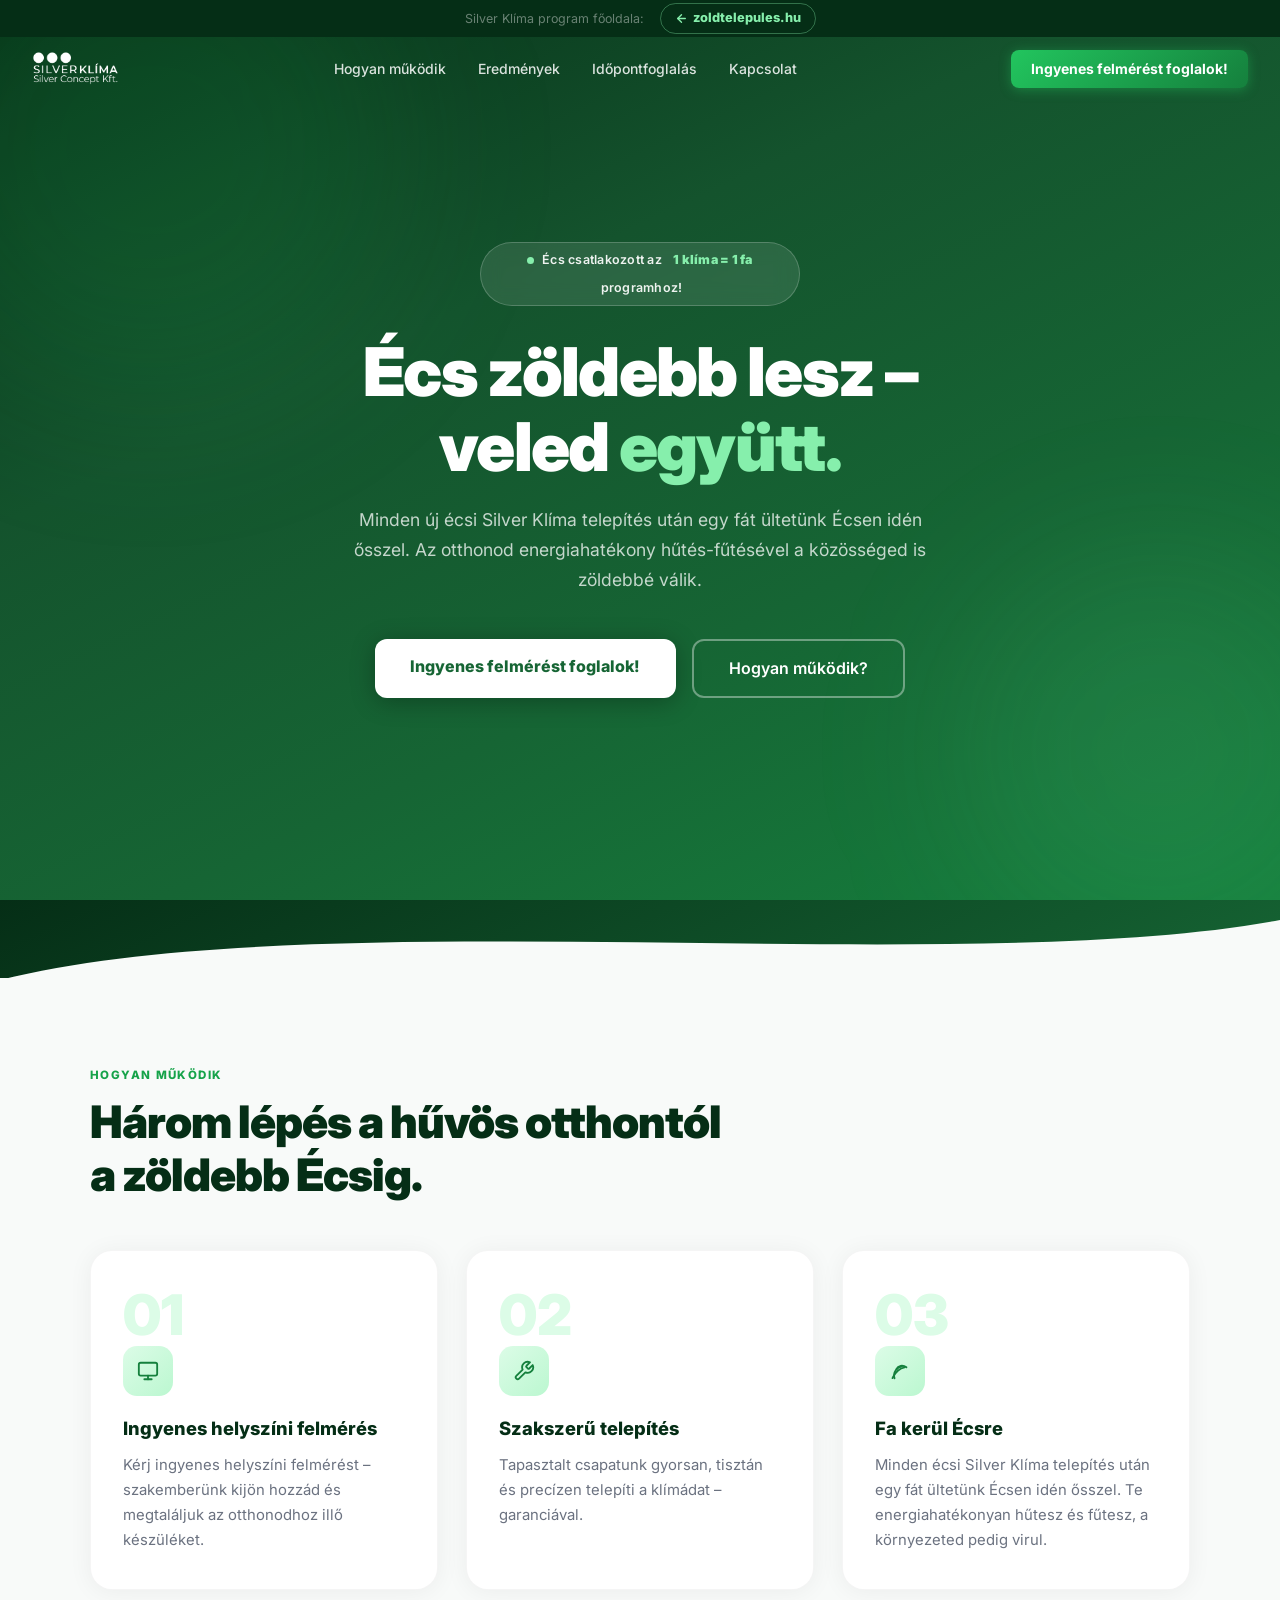
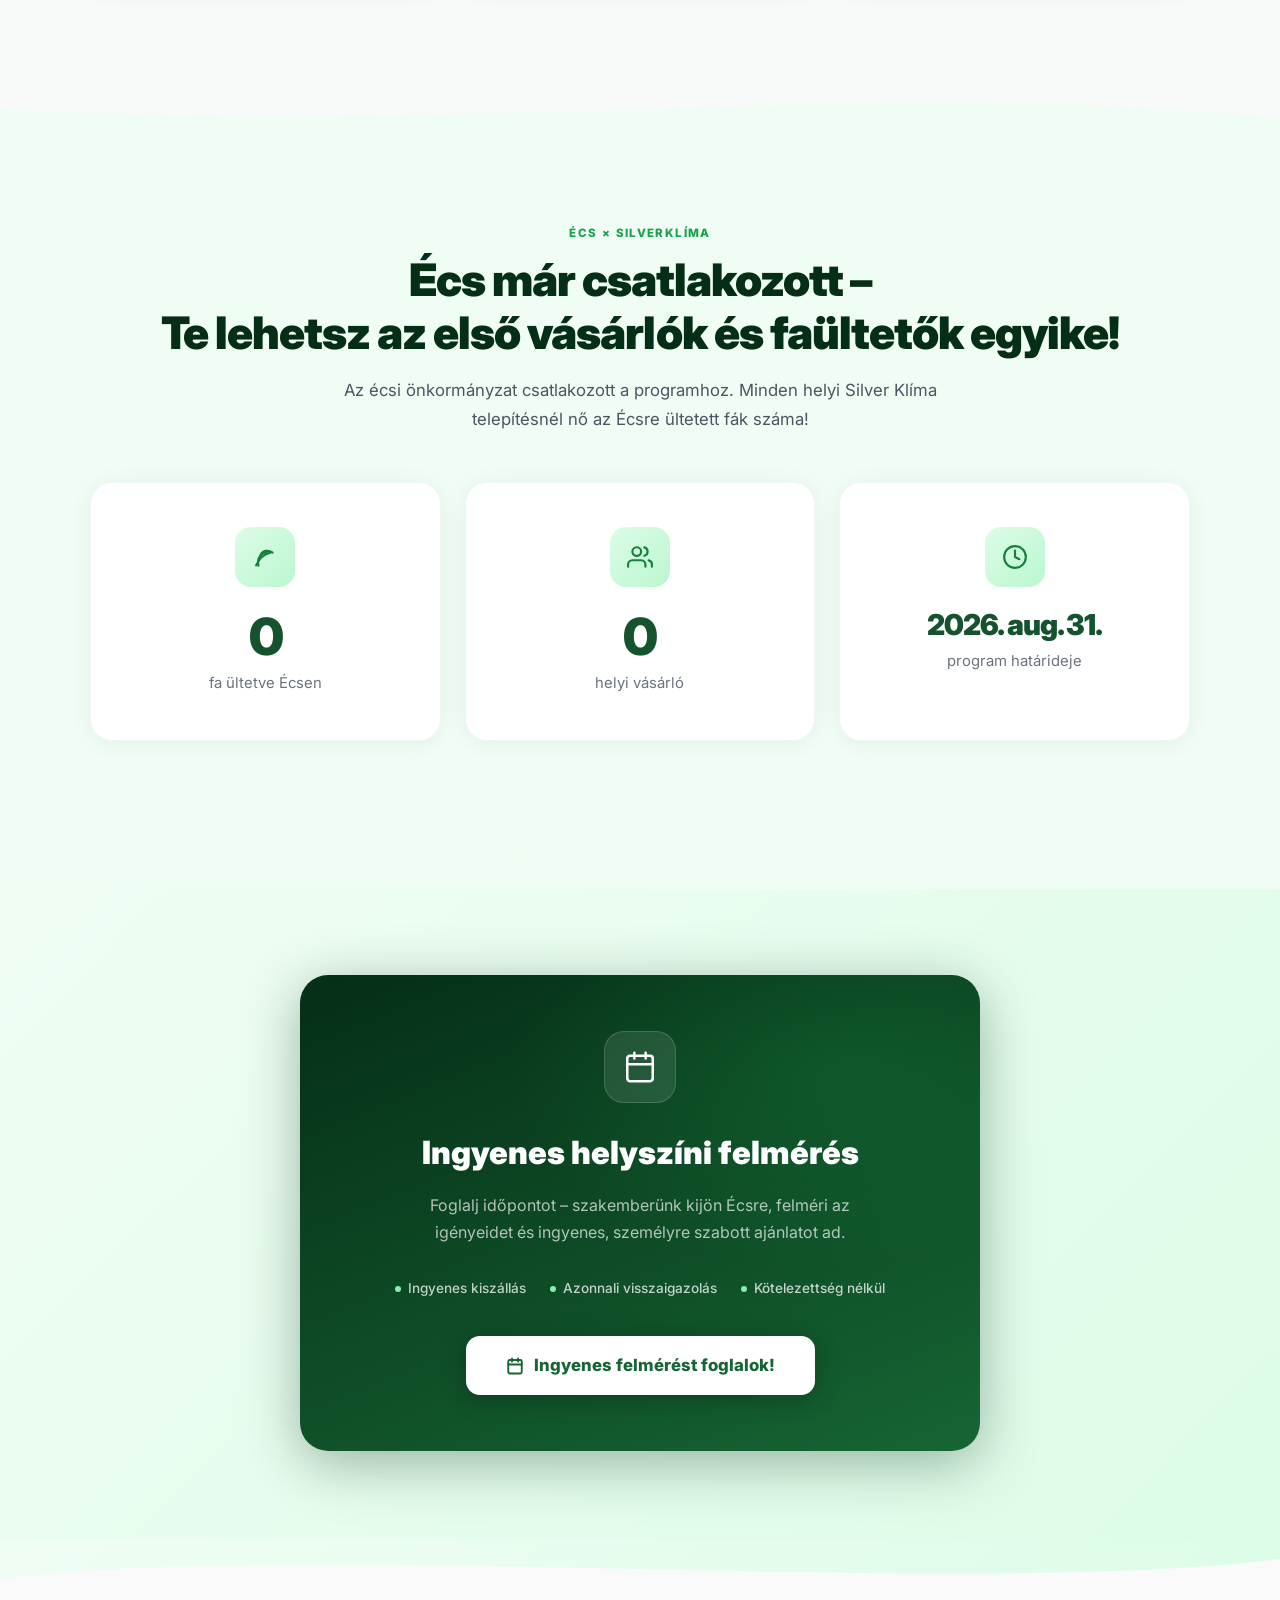
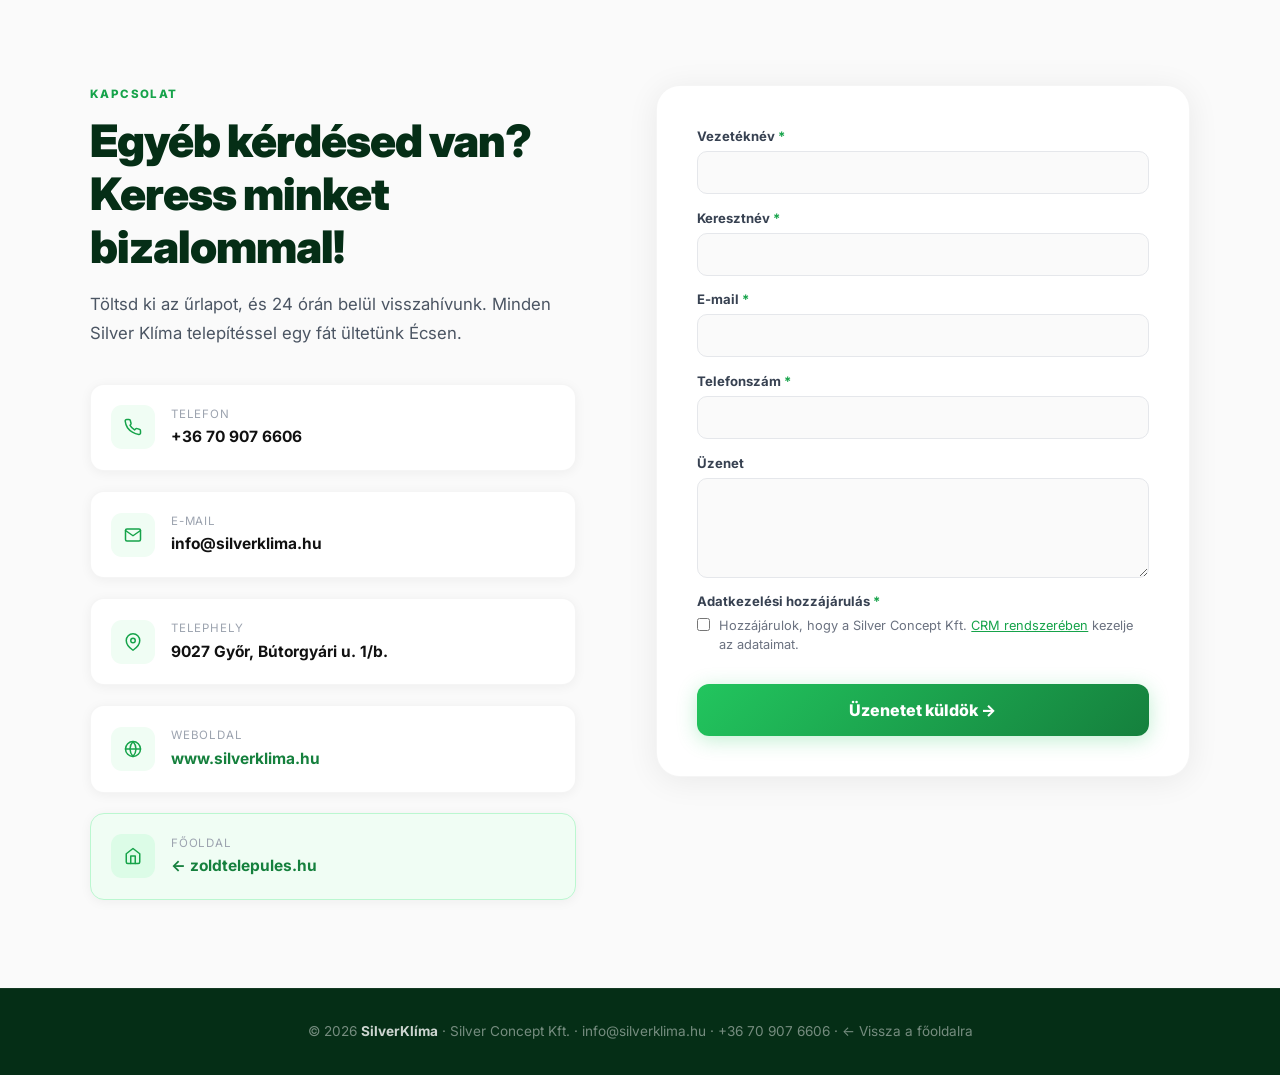
==== commit 5eb9f905: "Helyesírás + og:title/description link-előnézethez - Écsre→Écsen, Győrzámolyra→Győrzámolyon, Gönyűre" ====
--- a/ecs/index.html
+++ b/ecs/index.html
@@ -2,9 +2,14 @@
 <html lang="hu">
 <head>
     <meta charset="UTF-8">
+    <meta property="og:title" content="SilverKlíma – Fát ültetünk Écsen!" />
+    <meta property="og:description" content="Minden új écsi Silver Klíma telepítés után egy fát ültetünk Écsen. Az otthonod energiahatékony hűtés-fűtésével a közösséged is zöldebbé válik." />
+    <meta property="og:type" content="website" />
+    <meta property="og:url" content="https://zoldtelepules.hu/ecs" />
+    <meta property="og:image" content="https://zoldtelepules.hu/og-image.png" />
     <meta name="viewport" content="width=device-width, initial-scale=1.0">
-    <meta name="description" content="Minden új écsi klíma telepítés után egy fát ültetünk Écsre. SilverKlíma – Silver Concept Kft.">
-    <title>SilverKlíma × Écs – Fát ültetünk Écsre</title>
+    <meta name="description" content="Fát ültetünk Écsen! Minden új écsi Silver Klíma telepítés után egy fát ültetünk a településen. SilverKlíma – Silver Concept Kft.">
+    <title>SilverKlíma × Écs – Fát ültetünk Écsen</title>
     <link href="https://fonts.googleapis.com/css2?family=Inter:wght@300;400;500;600;700;800;900&display=swap" rel="stylesheet">
     <script async src="https://r3.minicrm.hu/api/minicrm.js?t=1777282066"></script>
     <link rel="stylesheet" href="https://r3.minicrm.hu/api/minicrm.css" />
@@ -223,7 +228,7 @@
             Écs csatlakozott az&nbsp;<span class="highlight">1 klíma = 1 fa</span>&nbsp;programhoz!
         </div>
         <h1>Écs zöldebb lesz –<br>veled <em>együtt.</em></h1>
-        <p class="hero-sub">Minden új écsi Silver Klíma telepítés után egy fát ültetünk a településen idén ősszel. Az otthonod energiahatékony hűtés-fűtésével a közösséged is zöldebbé válik.</p>
+        <p class="hero-sub">Minden új écsi Silver Klíma telepítés után egy fát ültetünk Écsen idén ősszel. Az otthonod energiahatékony hűtés-fűtésével a közösséged is zöldebbé válik.</p>
         <div class="hero-btns">
             <a href="#foglalas" class="btn-white">Ingyenes felmérést foglalok!</a>
             <a href="#hogyan" class="btn-ghost">Hogyan működik?</a>
@@ -258,7 +263,7 @@
                 <div class="step-num">03</div>
                 <div class="step-icon"><svg viewBox="0 0 24 24" fill="none" stroke="currentColor" stroke-width="2" stroke-linecap="round" stroke-linejoin="round" width="22" height="22"><path d="M17 8C8 10 5.9 16.17 3.82 19.77"/><path d="M8 10c2-4 7-5 11-2"/><path d="M6 20c-2-7 3-12 8-13"/></svg></div>
                 <h3>Fa kerül Écsre</h3>
-                <p>Minden écsi Silver Klíma telepítés után egy fát ültetünk Écsre idén ősszel. Te energiahatékonyan hűtesz és fűtesz, a környezeted pedig virul.</p>
+                <p>Minden écsi Silver Klíma telepítés után egy fát ültetünk Écsen idén ősszel. Te energiahatékonyan hűtesz és fűtesz, a környezeted pedig virul.</p>
             </div>
         </div>
     </div>
@@ -279,7 +284,7 @@
             <div class="stat-card fade-up" style="transition-delay:.1s">
                 <div class="stat-icon"><svg viewBox="0 0 24 24" fill="none" stroke="currentColor" stroke-width="2" stroke-linecap="round" stroke-linejoin="round"><path d="M17 8C8 10 5.9 16.17 3.82 19.77"/><path d="M8 10c2-4 7-5 11-2"/><path d="M6 20c-2-7 3-12 8-13"/></svg></div>
                 <span class="stat-num">0</span>
-                <span class="stat-lbl">fa ültetve Écsre</span>
+                <span class="stat-lbl">fa ültetve Écsen</span>
             </div>
             <div class="stat-card fade-up" style="transition-delay:.2s">
                 <div class="stat-icon"><svg viewBox="0 0 24 24" fill="none" stroke="currentColor" stroke-width="2" stroke-linecap="round" stroke-linejoin="round"><path d="M17 21v-2a4 4 0 0 0-4-4H5a4 4 0 0 0-4 4v2"/><circle cx="9" cy="7" r="4"/><path d="M23 21v-2a4 4 0 0 0-3-3.87"/><path d="M16 3.13a4 4 0 0 1 0 7.75"/></svg></div>
@@ -330,7 +335,7 @@
             <div class="fade-left">
                 <span class="tag">Kapcsolat</span>
                 <h2 class="title">Egyéb kérdésed van?<br>Keress minket bizalommal!</h2>
-                <p class="sub">Töltsd ki az űrlapot, és 24 órán belül visszahívunk. Minden Silver Klíma telepítéssel egy fát ültetünk Écsre.</p>
+                <p class="sub">Töltsd ki az űrlapot, és 24 órán belül visszahívunk. Minden Silver Klíma telepítéssel egy fát ültetünk Écsen.</p>
                 <div class="contact-info">
                     <div class="ci"><div class="ci-icon"><svg viewBox="0 0 24 24" fill="none" stroke="currentColor" stroke-width="2" stroke-linecap="round" stroke-linejoin="round"><path d="M22 16.92v3a2 2 0 0 1-2.18 2 19.79 19.79 0 0 1-8.63-3.07A19.5 19.5 0 0 1 4.69 13a19.79 19.79 0 0 1-3.07-8.67A2 2 0 0 1 3.6 2h3a2 2 0 0 1 2 1.72c.127.96.361 1.903.7 2.81a2 2 0 0 1-.45 2.11L8.09 9.91a16 16 0 0 0 6 6l1.27-1.27a2 2 0 0 1 2.11-.45c.907.339 1.85.573 2.81.7A2 2 0 0 1 22 16.92z"/></svg></div><div><div class="ci-lbl">Telefon</div><div class="ci-val">+36 70 907 6606</div></div></div>
                     <div class="ci"><div class="ci-icon"><svg viewBox="0 0 24 24" fill="none" stroke="currentColor" stroke-width="2" stroke-linecap="round" stroke-linejoin="round"><path d="M4 4h16c1.1 0 2 .9 2 2v12c0 1.1-.9 2-2 2H4c-1.1 0-2-.9-2-2V6c0-1.1.9-2 2-2z"/><polyline points="22,6 12,13 2,6"/></svg></div><div><div class="ci-lbl">E-mail</div><div class="ci-val"><a href="mailto:info@silverklima.hu" style="color:inherit;text-decoration:none;">info@silverklima.hu</a></div></div></div>
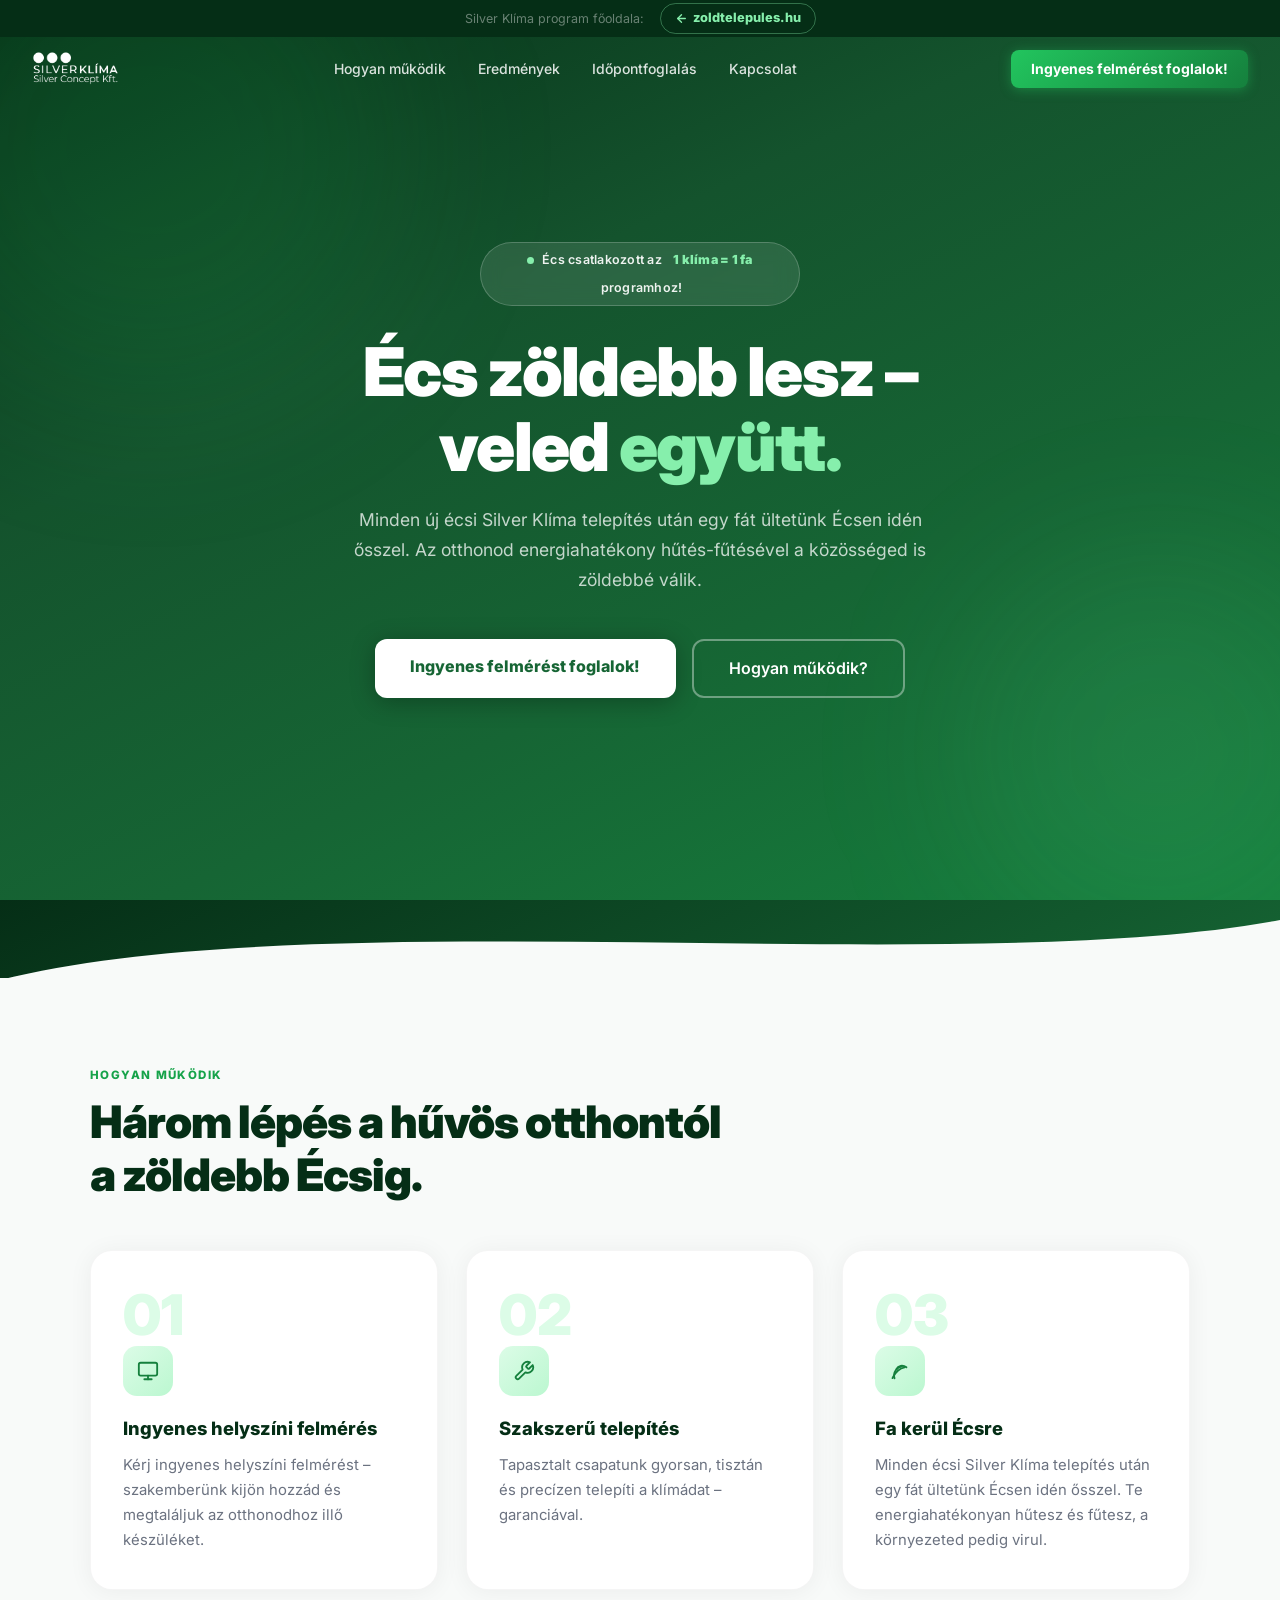
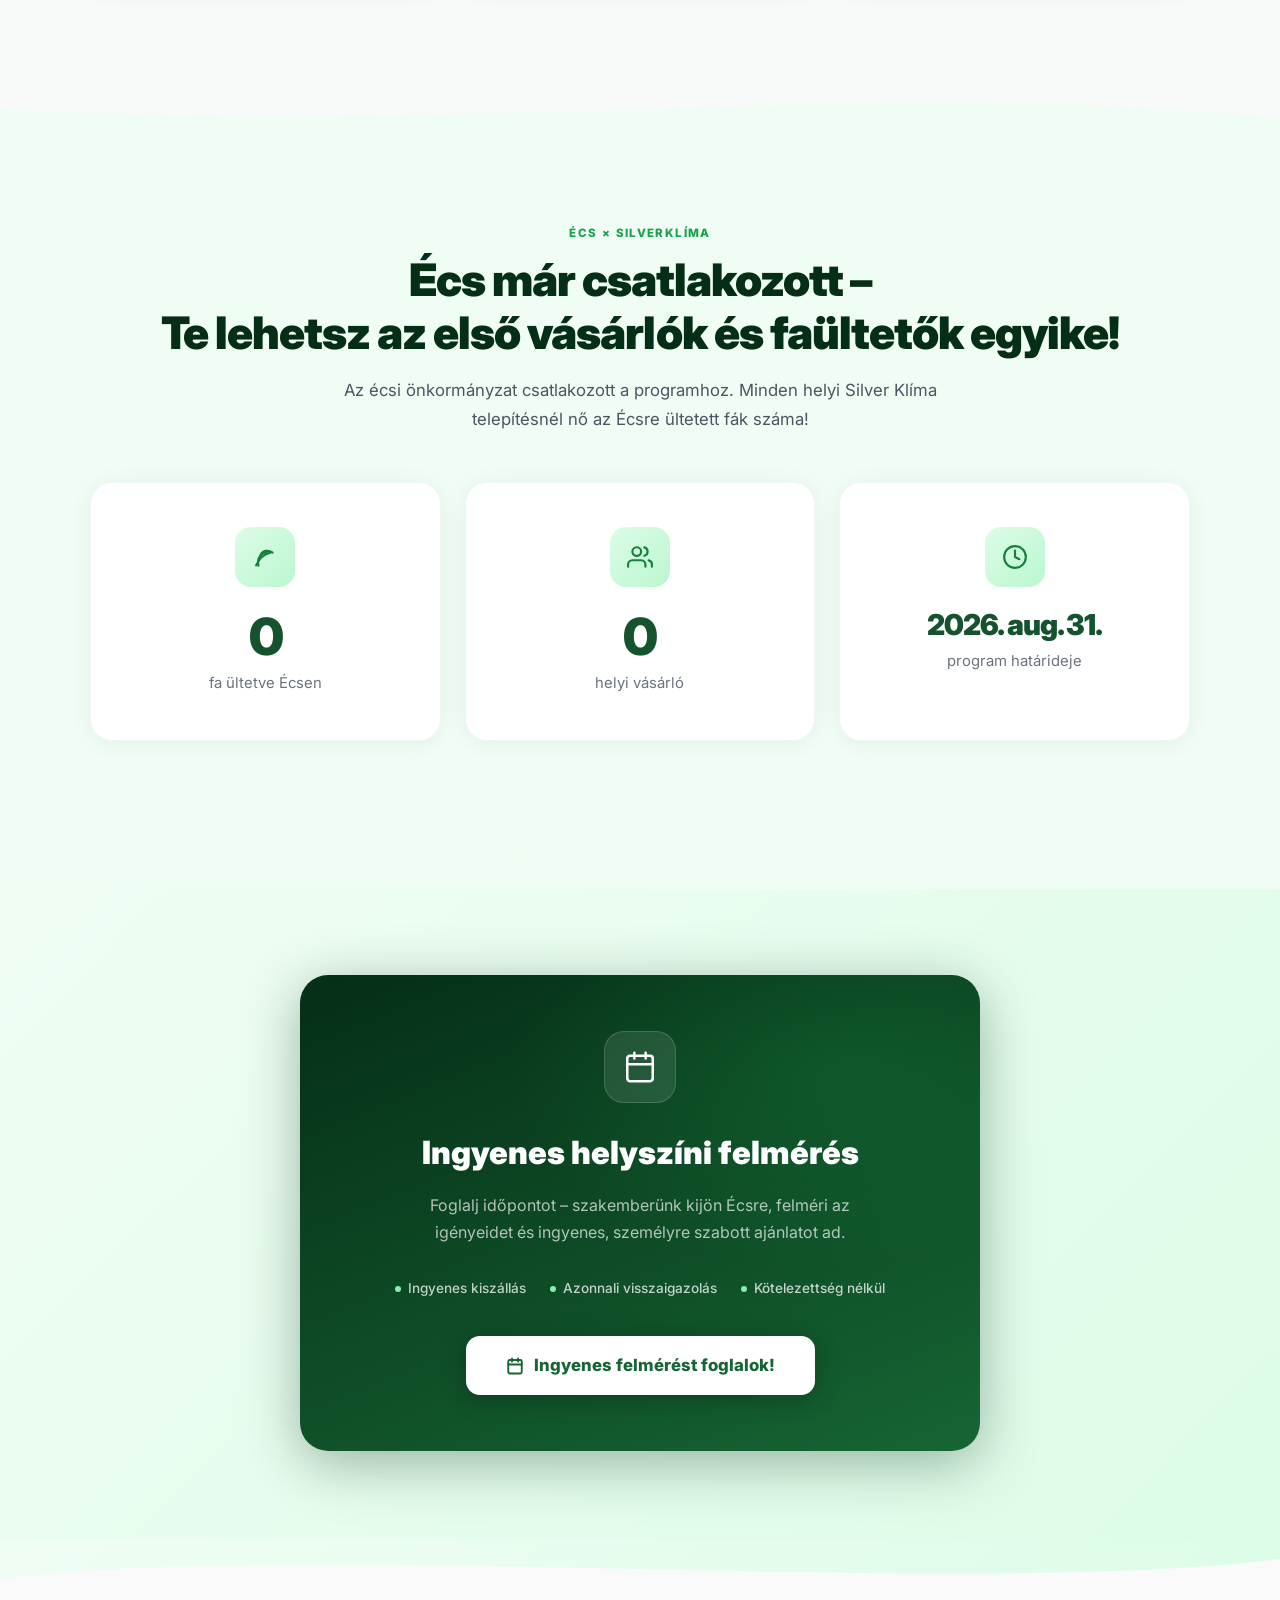
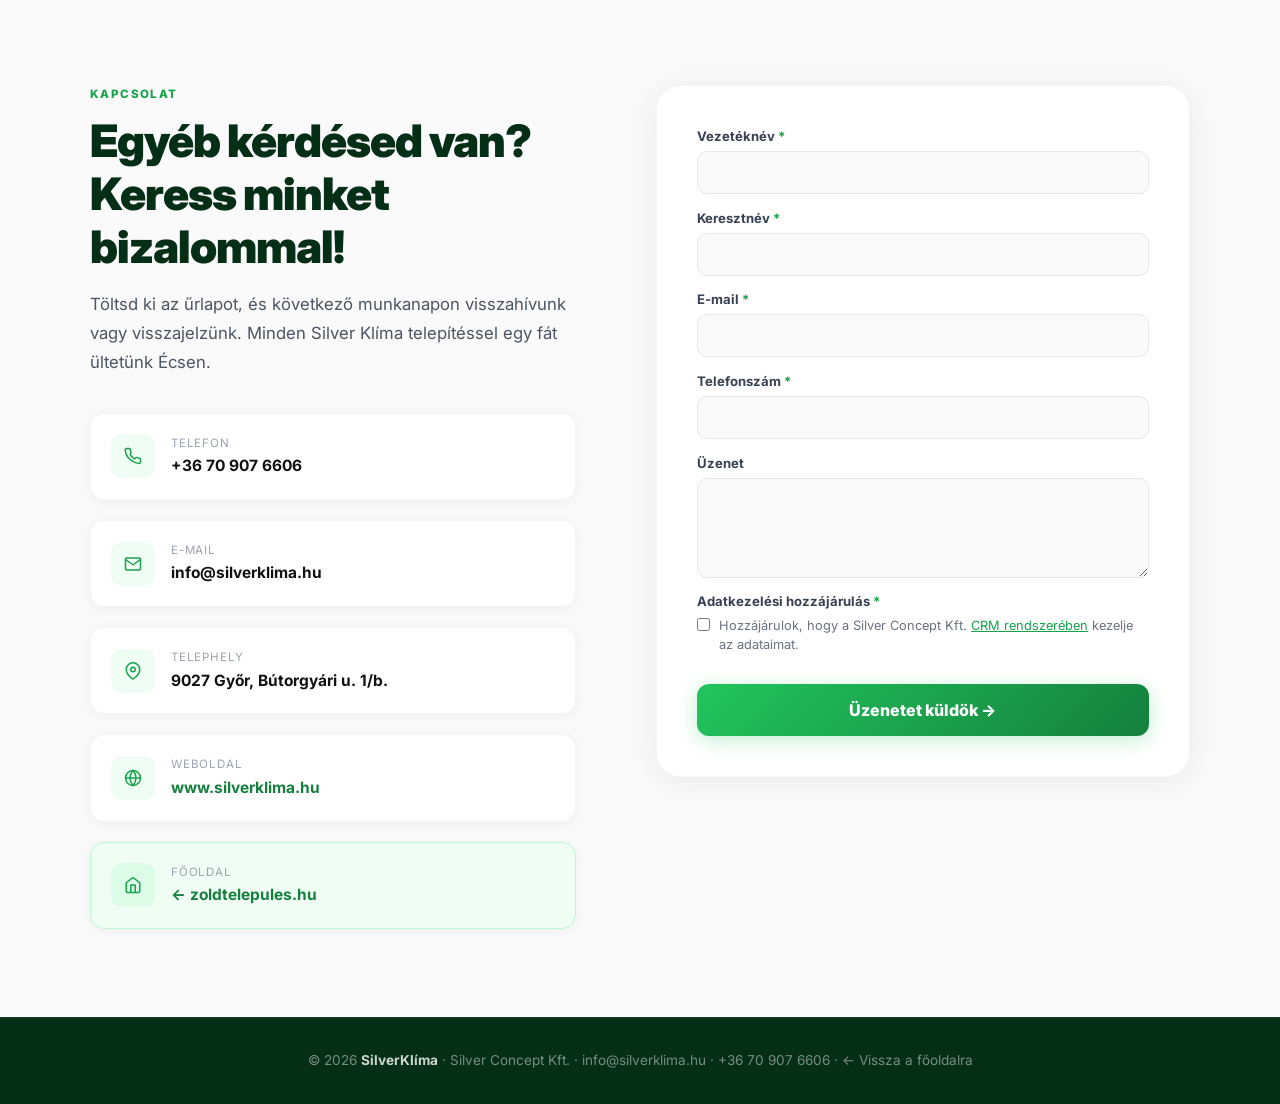
==== commit 06c4d301: "Visszahívás: 24 óra → következő munkanap Co-Authored-By: Claude Sonnet 4.6 <noreply@anthropic.com>" ====
--- a/ecs/index.html
+++ b/ecs/index.html
@@ -335,7 +335,7 @@
             <div class="fade-left">
                 <span class="tag">Kapcsolat</span>
                 <h2 class="title">Egyéb kérdésed van?<br>Keress minket bizalommal!</h2>
-                <p class="sub">Töltsd ki az űrlapot, és 24 órán belül visszahívunk. Minden Silver Klíma telepítéssel egy fát ültetünk Écsen.</p>
+                <p class="sub">Töltsd ki az űrlapot, és következő munkanapon visszahívunk vagy visszajelzünk. Minden Silver Klíma telepítéssel egy fát ültetünk Écsen.</p>
                 <div class="contact-info">
                     <div class="ci"><div class="ci-icon"><svg viewBox="0 0 24 24" fill="none" stroke="currentColor" stroke-width="2" stroke-linecap="round" stroke-linejoin="round"><path d="M22 16.92v3a2 2 0 0 1-2.18 2 19.79 19.79 0 0 1-8.63-3.07A19.5 19.5 0 0 1 4.69 13a19.79 19.79 0 0 1-3.07-8.67A2 2 0 0 1 3.6 2h3a2 2 0 0 1 2 1.72c.127.96.361 1.903.7 2.81a2 2 0 0 1-.45 2.11L8.09 9.91a16 16 0 0 0 6 6l1.27-1.27a2 2 0 0 1 2.11-.45c.907.339 1.85.573 2.81.7A2 2 0 0 1 22 16.92z"/></svg></div><div><div class="ci-lbl">Telefon</div><div class="ci-val">+36 70 907 6606</div></div></div>
                     <div class="ci"><div class="ci-icon"><svg viewBox="0 0 24 24" fill="none" stroke="currentColor" stroke-width="2" stroke-linecap="round" stroke-linejoin="round"><path d="M4 4h16c1.1 0 2 .9 2 2v12c0 1.1-.9 2-2 2H4c-1.1 0-2-.9-2-2V6c0-1.1.9-2 2-2z"/><polyline points="22,6 12,13 2,6"/></svg></div><div><div class="ci-lbl">E-mail</div><div class="ci-val"><a href="mailto:info@silverklima.hu" style="color:inherit;text-decoration:none;">info@silverklima.hu</a></div></div></div>
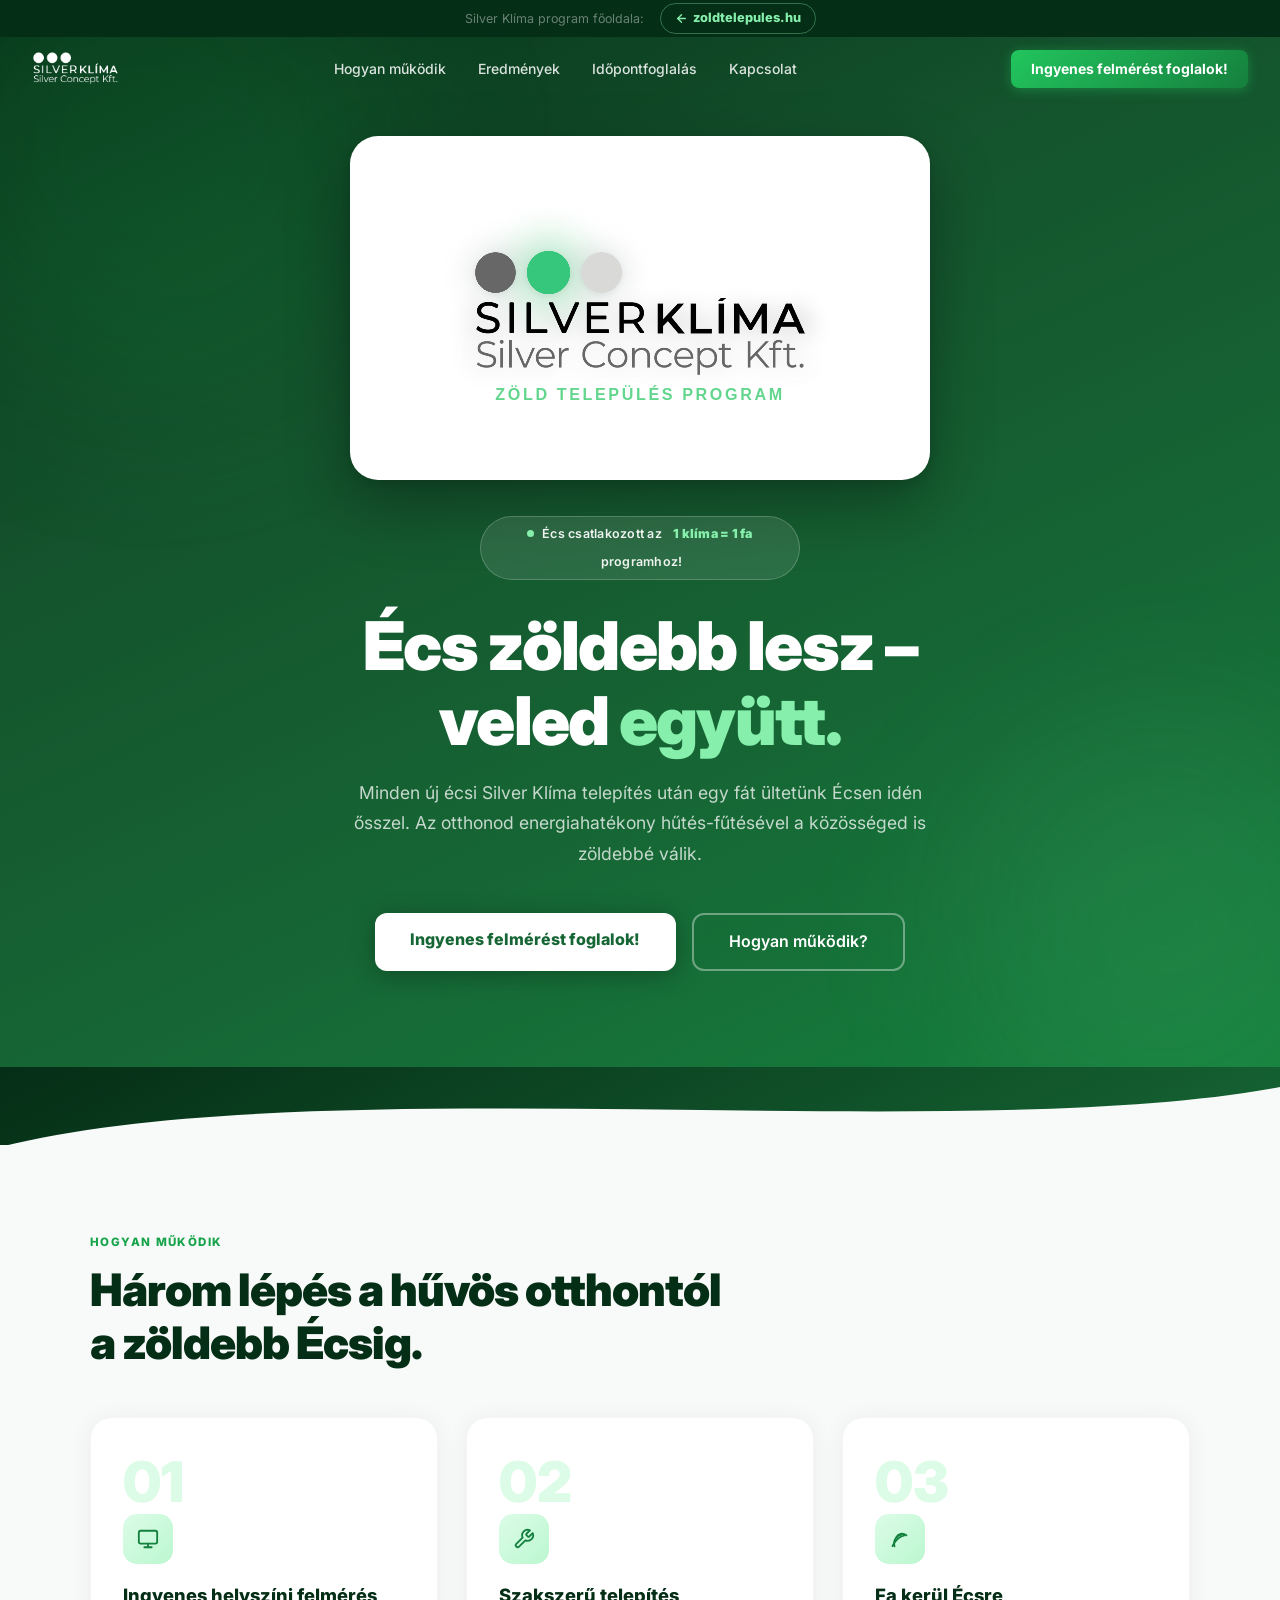
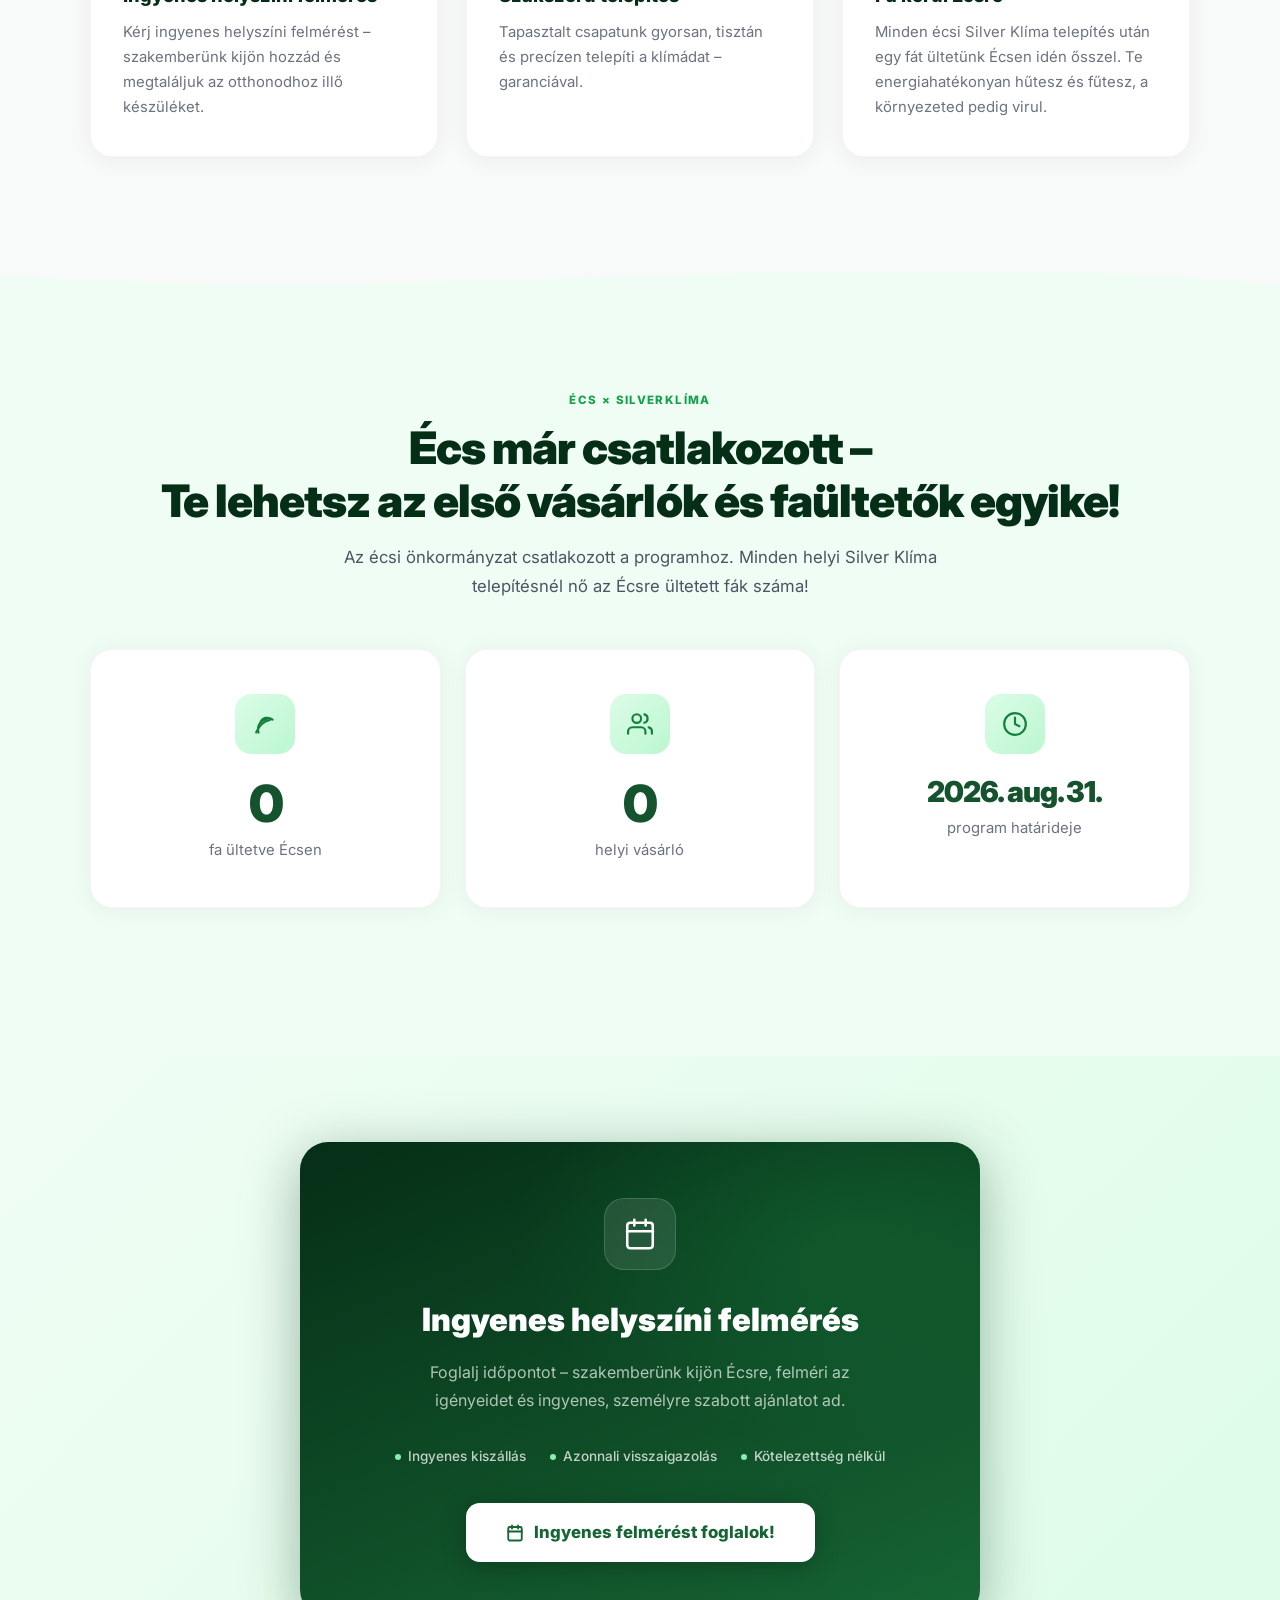
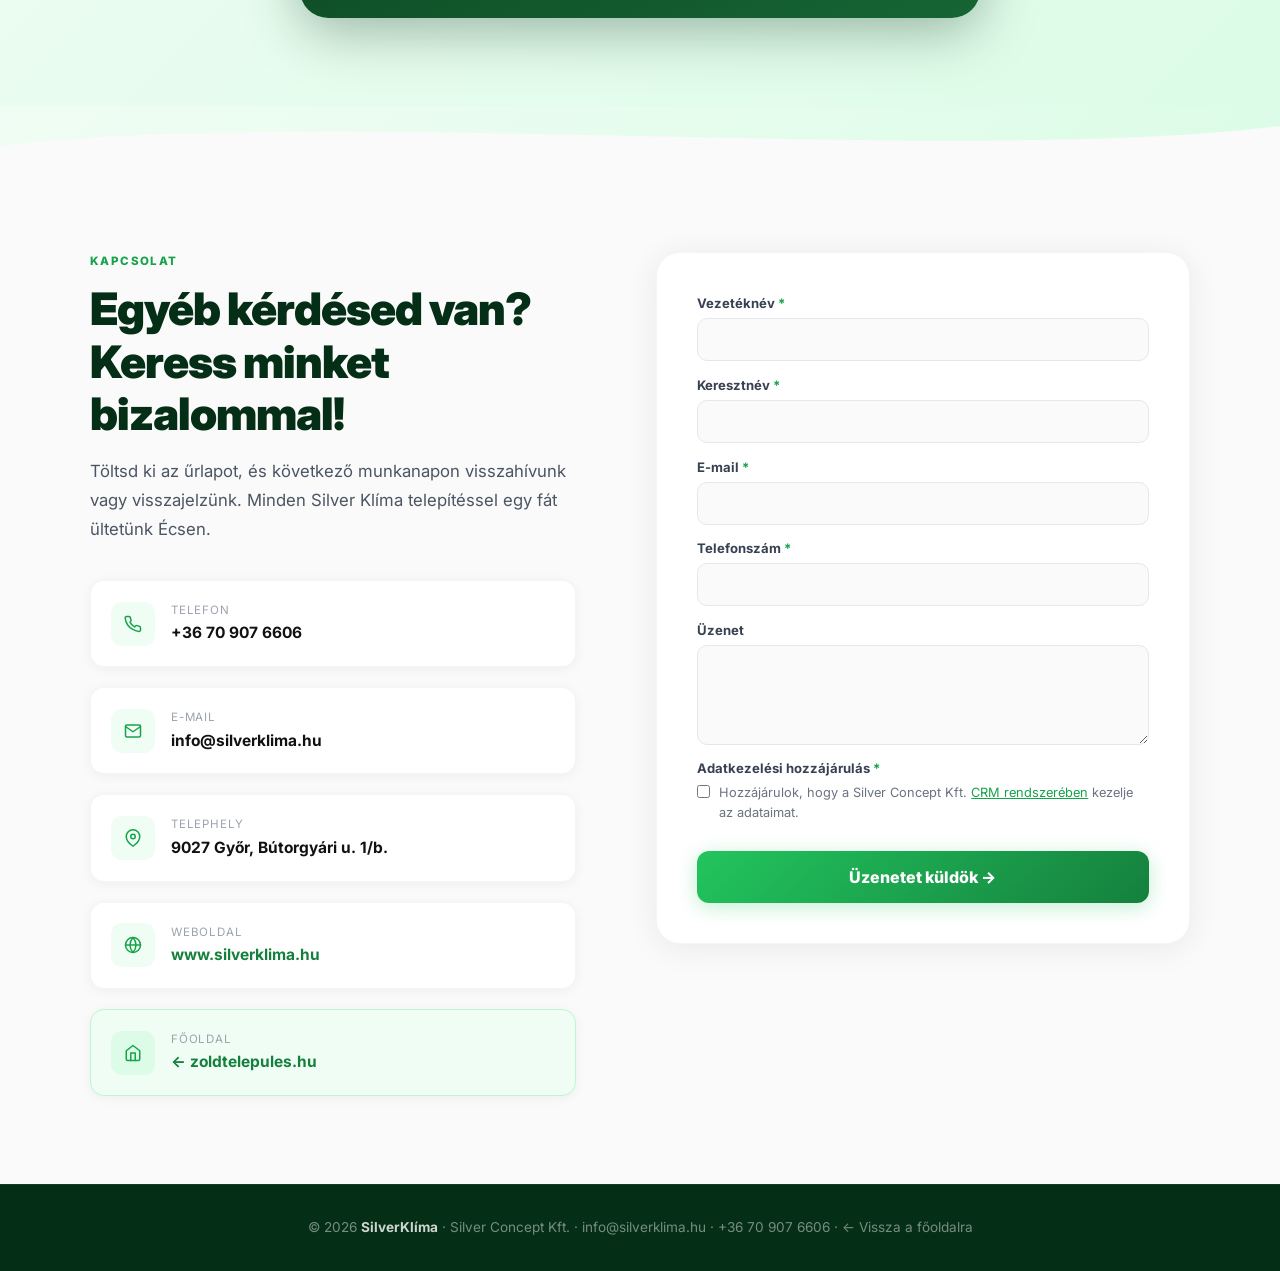
==== commit 4ffc3c05: "Animált Silver Klíma logó a hero szekciókba (zoldtelepules + aloldalak) Co-Authored-By: Claude Opus " ====
--- a/ecs/index.html
+++ b/ecs/index.html
@@ -77,8 +77,11 @@
         .particle { position:absolute; background:rgba(134,239,172,.35); border-radius:50%; animation:float-up linear infinite; }
         @keyframes float-up { 0%{transform:translateY(100vh) scale(0);opacity:0} 10%{opacity:1} 90%{opacity:.5} 100%{transform:translateY(-10vh) scale(1.5);opacity:0} }
         .hero-content { position:relative; z-index:1; max-width:820px; }
-        .hero-badge,.hero h1,.hero-sub,.hero-btns { opacity:0; transform:translateY(24px); animation:hero-in .8s var(--ease) forwards; }
-        .hero-badge{animation-delay:.1s} .hero h1{animation-delay:.25s} .hero-sub{animation-delay:.4s} .hero-btns{animation-delay:.55s}
+        .hero-anim-card { background:#fff; border-radius:28px; padding:1.25rem; max-width:680px; width:100%; margin:0 auto 2.25rem; box-shadow:0 24px 64px rgba(0,0,0,.32),0 4px 14px rgba(0,0,0,.12); }
+        .hero-anim-card > div { border-radius:18px; overflow:hidden; }
+        @media (max-width:640px) { .hero-anim-card { max-width:94%; padding:.9rem; border-radius:22px; margin-bottom:1.75rem; } }
+        .hero-anim-card,.hero-badge,.hero h1,.hero-sub,.hero-btns { opacity:0; transform:translateY(24px); animation:hero-in .8s var(--ease) forwards; }
+        .hero-anim-card{animation-delay:0s} .hero-badge{animation-delay:.1s} .hero h1{animation-delay:.25s} .hero-sub{animation-delay:.4s} .hero-btns{animation-delay:.55s}
         @keyframes hero-in { to{opacity:1;transform:translateY(0)} }
         .hero-badge { display:inline-flex; align-items:center; gap:8px; background:rgba(255,255,255,.1); backdrop-filter:blur(10px); border:1px solid rgba(255,255,255,.2); color:rgba(255,255,255,.92); padding:7px 16px; border-radius:100px; font-size:.78rem; font-weight:600; letter-spacing:.02em; margin-bottom:1.75rem; flex-wrap:wrap; justify-content:center; text-align:center; max-width:320px; }
         .hero-badge .highlight { color:#86efac; font-weight:900; }
@@ -223,6 +226,13 @@
     <div class="hero-orb hero-orb-2"></div>
     <div class="particles" id="particles"></div>
     <div class="hero-content">
+        <div class="hero-anim-card">
+            <div data-silver-anim
+                 data-logo-src="../assets/silver-logo.png"
+                 data-logo-text-src="../assets/silver-logo-text.png"
+                 data-variant="zoldTelepules"
+                 data-green-color="#22c55e"></div>
+        </div>
         <div class="hero-badge">
             <span class="pulse"></span>
             Écs csatlakozott az&nbsp;<span class="highlight">1 klíma = 1 fa</span>&nbsp;programhoz!
@@ -399,5 +409,6 @@
     const obs = new IntersectionObserver(e => e.forEach(x => { if(x.isIntersecting) x.target.classList.add('visible'); }), {threshold:.12});
     document.querySelectorAll('.fade-up,.fade-left,.fade-right').forEach(el => obs.observe(el));
 </script>
+<script src="../assets/silver-logo-animation.js" defer></script>
 </body>
 </html>
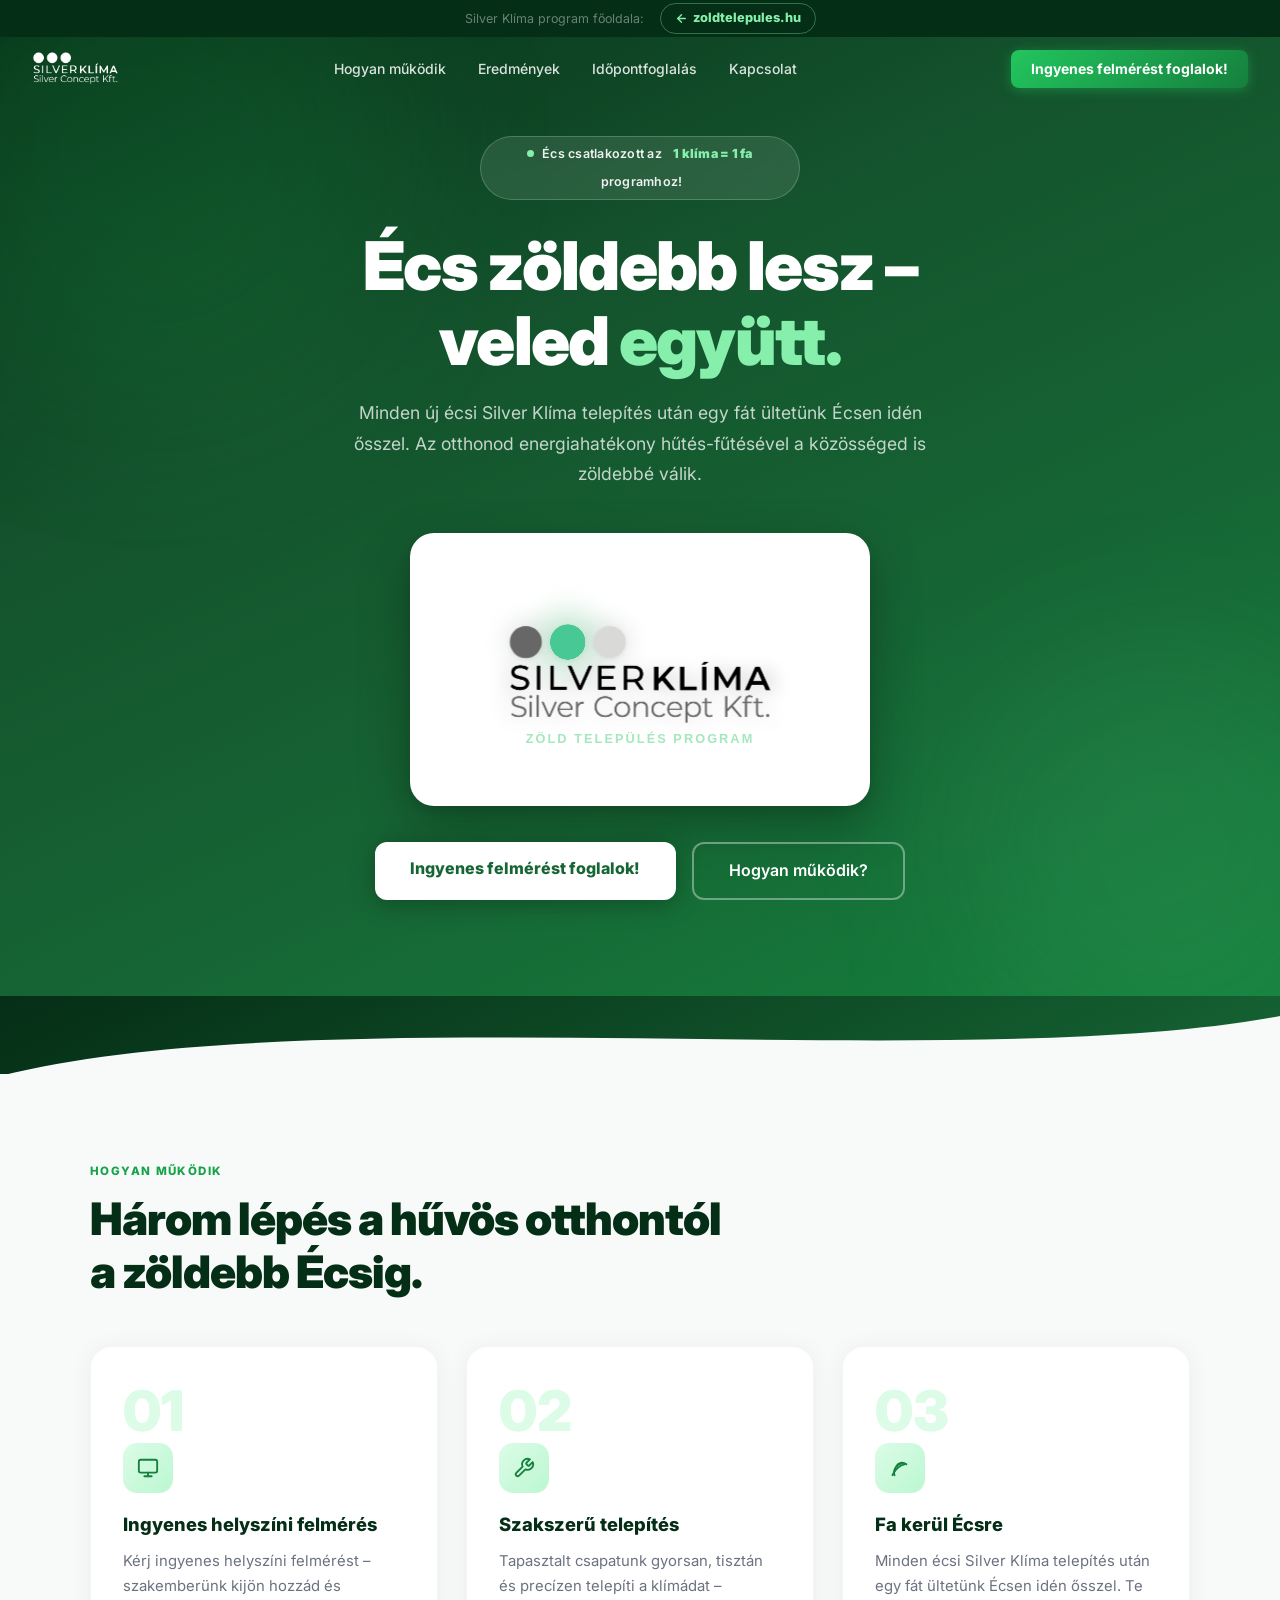
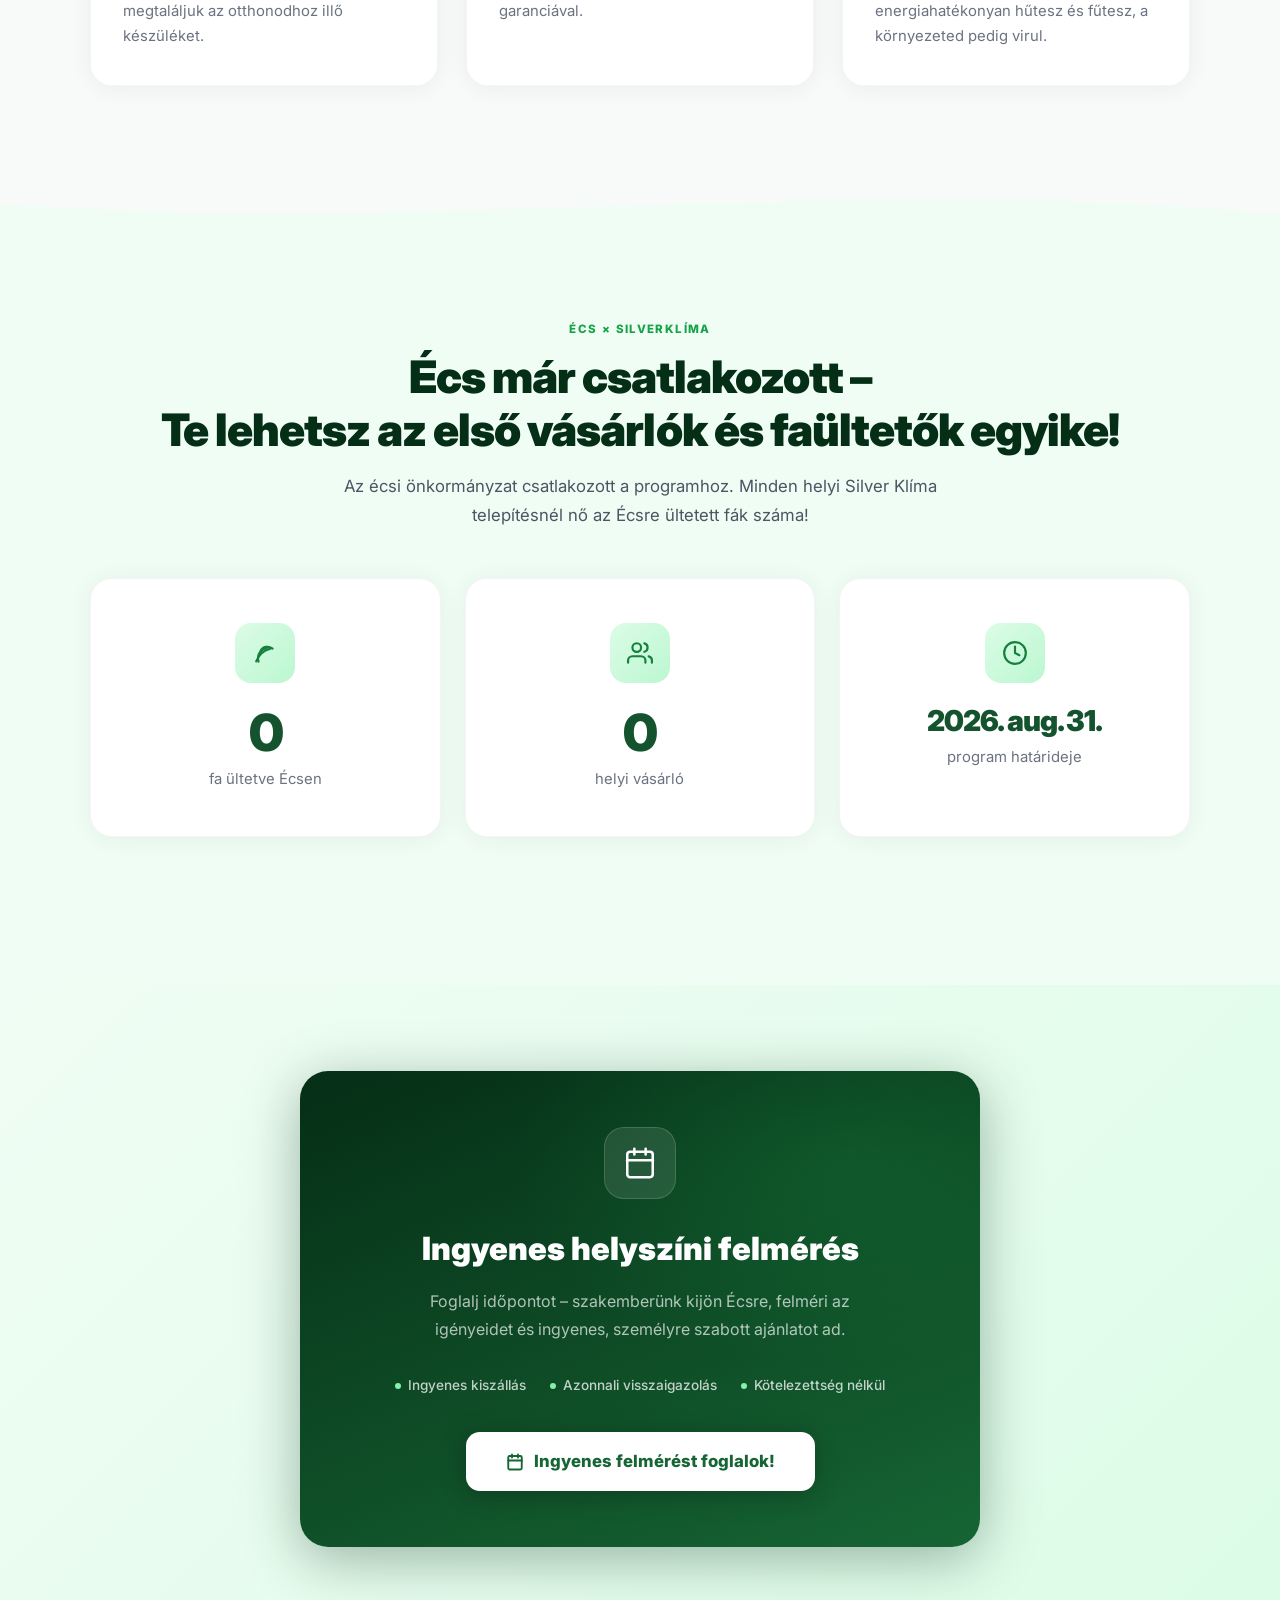
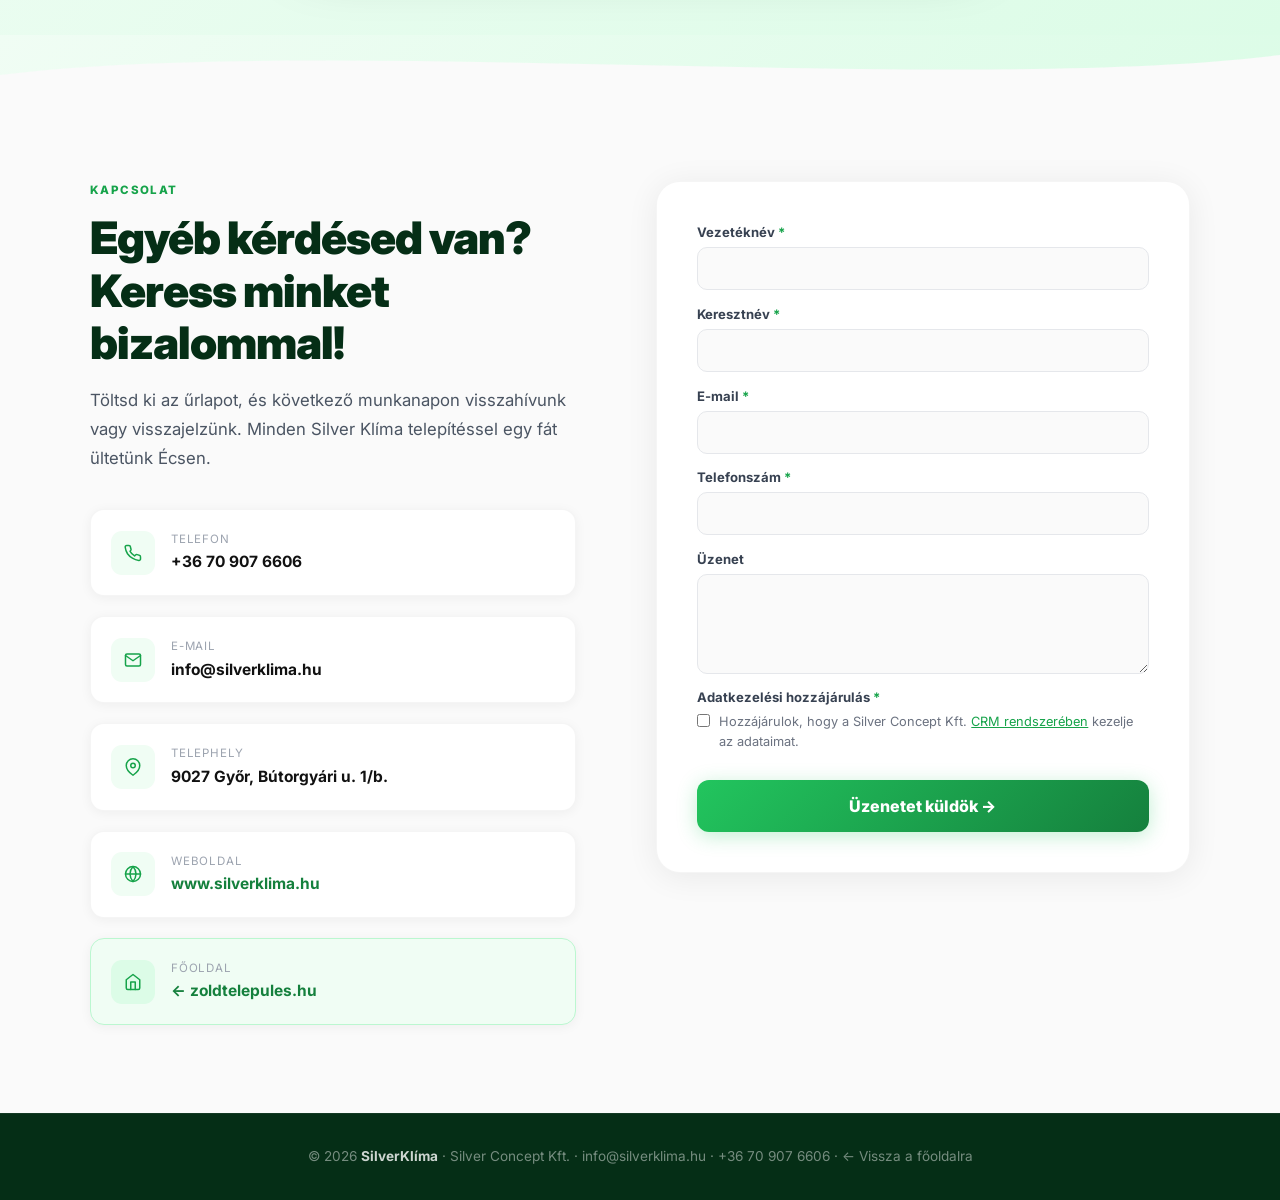
==== commit 9a1fb668: "Animált logó: kisebb desktopon, lentebb a hero-ban Co-Authored-By: Claude Opus 4.7 (1M context) <nor" ====
--- a/ecs/index.html
+++ b/ecs/index.html
@@ -77,11 +77,11 @@
         .particle { position:absolute; background:rgba(134,239,172,.35); border-radius:50%; animation:float-up linear infinite; }
         @keyframes float-up { 0%{transform:translateY(100vh) scale(0);opacity:0} 10%{opacity:1} 90%{opacity:.5} 100%{transform:translateY(-10vh) scale(1.5);opacity:0} }
         .hero-content { position:relative; z-index:1; max-width:820px; }
-        .hero-anim-card { background:#fff; border-radius:28px; padding:1.25rem; max-width:680px; width:100%; margin:0 auto 2.25rem; box-shadow:0 24px 64px rgba(0,0,0,.32),0 4px 14px rgba(0,0,0,.12); }
-        .hero-anim-card > div { border-radius:18px; overflow:hidden; }
+        .hero-anim-card { background:#fff; border-radius:24px; padding:1rem; max-width:460px; width:100%; margin:0 auto 2.25rem; box-shadow:0 20px 52px rgba(0,0,0,.28),0 4px 14px rgba(0,0,0,.1); }
+        .hero-anim-card > div { border-radius:16px; overflow:hidden; }
         @media (max-width:640px) { .hero-anim-card { max-width:94%; padding:.9rem; border-radius:22px; margin-bottom:1.75rem; } }
         .hero-anim-card,.hero-badge,.hero h1,.hero-sub,.hero-btns { opacity:0; transform:translateY(24px); animation:hero-in .8s var(--ease) forwards; }
-        .hero-anim-card{animation-delay:0s} .hero-badge{animation-delay:.1s} .hero h1{animation-delay:.25s} .hero-sub{animation-delay:.4s} .hero-btns{animation-delay:.55s}
+        .hero-badge{animation-delay:.1s} .hero h1{animation-delay:.25s} .hero-sub{animation-delay:.4s} .hero-anim-card{animation-delay:.55s} .hero-btns{animation-delay:.7s}
         @keyframes hero-in { to{opacity:1;transform:translateY(0)} }
         .hero-badge { display:inline-flex; align-items:center; gap:8px; background:rgba(255,255,255,.1); backdrop-filter:blur(10px); border:1px solid rgba(255,255,255,.2); color:rgba(255,255,255,.92); padding:7px 16px; border-radius:100px; font-size:.78rem; font-weight:600; letter-spacing:.02em; margin-bottom:1.75rem; flex-wrap:wrap; justify-content:center; text-align:center; max-width:320px; }
         .hero-badge .highlight { color:#86efac; font-weight:900; }
@@ -226,6 +226,12 @@
     <div class="hero-orb hero-orb-2"></div>
     <div class="particles" id="particles"></div>
     <div class="hero-content">
+        <div class="hero-badge">
+            <span class="pulse"></span>
+            Écs csatlakozott az&nbsp;<span class="highlight">1 klíma = 1 fa</span>&nbsp;programhoz!
+        </div>
+        <h1>Écs zöldebb lesz –<br>veled <em>együtt.</em></h1>
+        <p class="hero-sub">Minden új écsi Silver Klíma telepítés után egy fát ültetünk Écsen idén ősszel. Az otthonod energiahatékony hűtés-fűtésével a közösséged is zöldebbé válik.</p>
         <div class="hero-anim-card">
             <div data-silver-anim
                  data-logo-src="../assets/silver-logo.png"
@@ -233,12 +239,6 @@
                  data-variant="zoldTelepules"
                  data-green-color="#22c55e"></div>
         </div>
-        <div class="hero-badge">
-            <span class="pulse"></span>
-            Écs csatlakozott az&nbsp;<span class="highlight">1 klíma = 1 fa</span>&nbsp;programhoz!
-        </div>
-        <h1>Écs zöldebb lesz –<br>veled <em>együtt.</em></h1>
-        <p class="hero-sub">Minden új écsi Silver Klíma telepítés után egy fát ültetünk Écsen idén ősszel. Az otthonod energiahatékony hűtés-fűtésével a közösséged is zöldebbé válik.</p>
         <div class="hero-btns">
             <a href="#foglalas" class="btn-white">Ingyenes felmérést foglalok!</a>
             <a href="#hogyan" class="btn-ghost">Hogyan működik?</a>
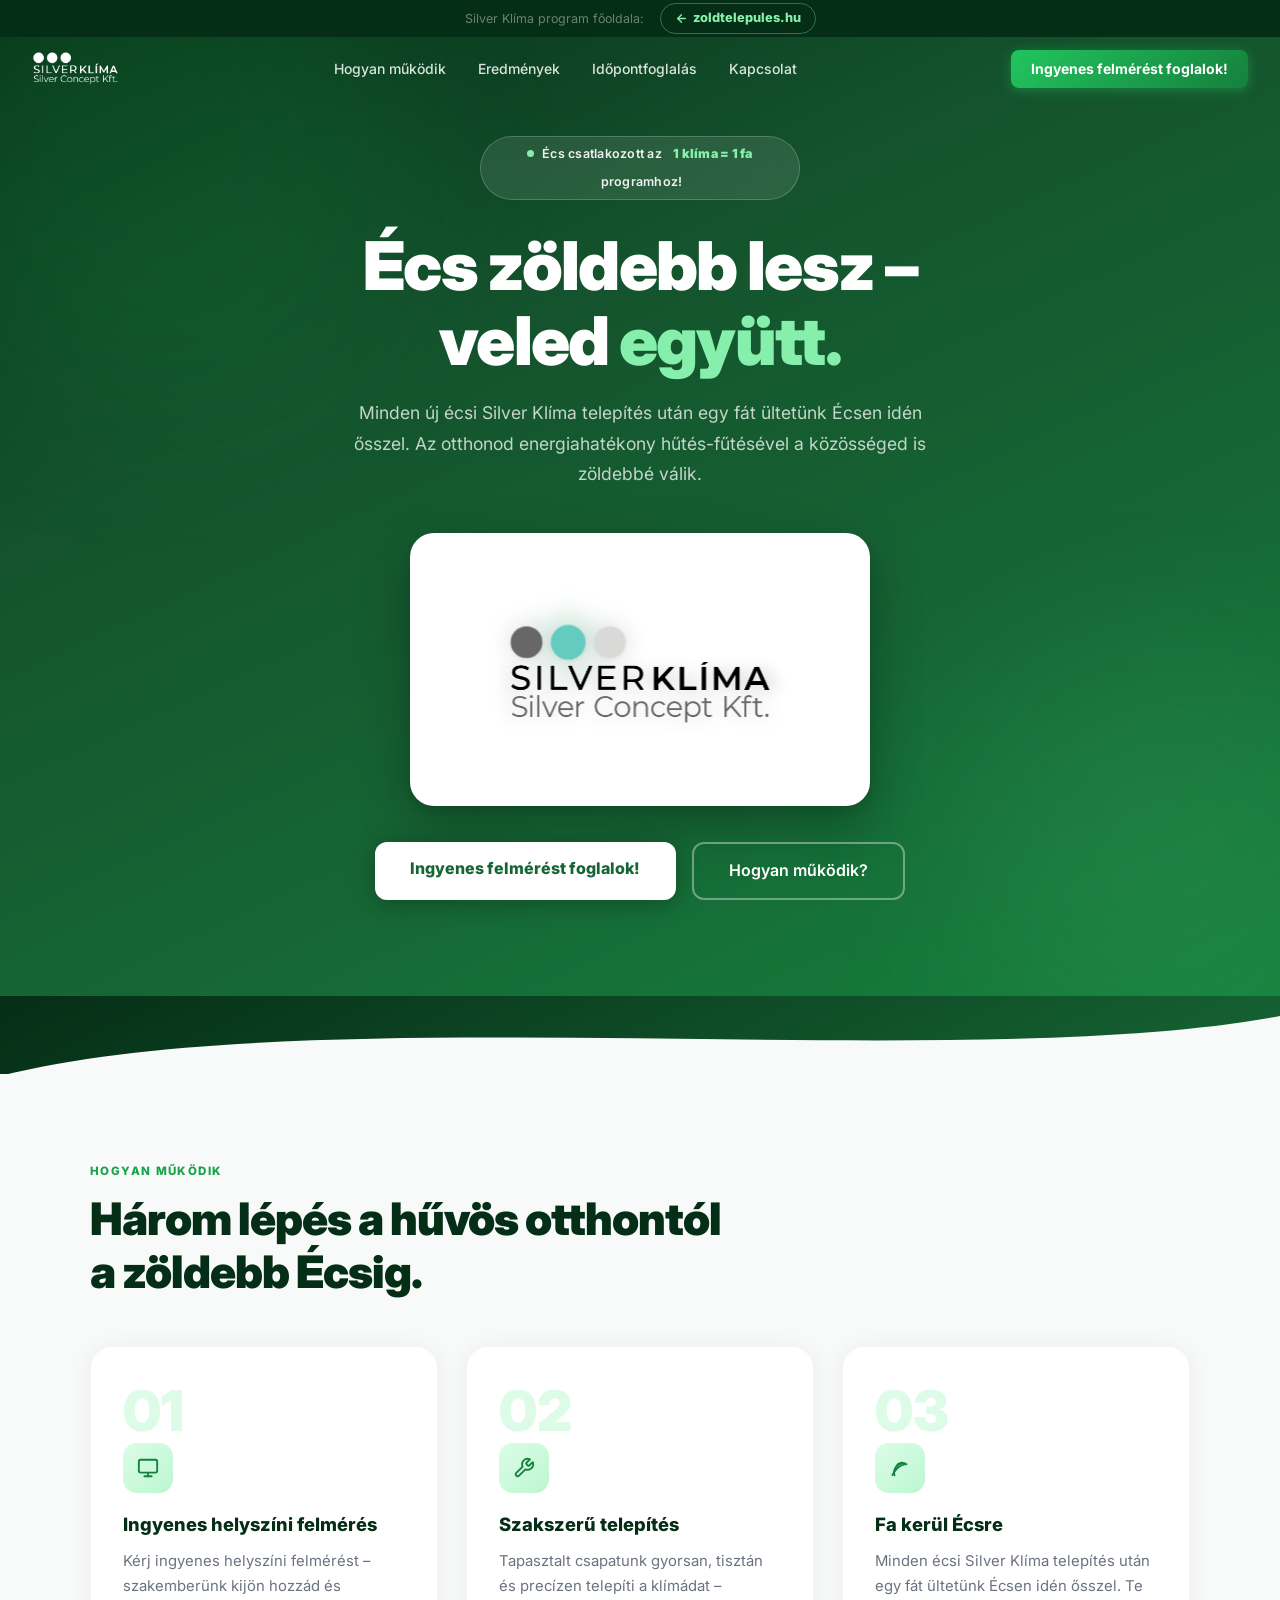
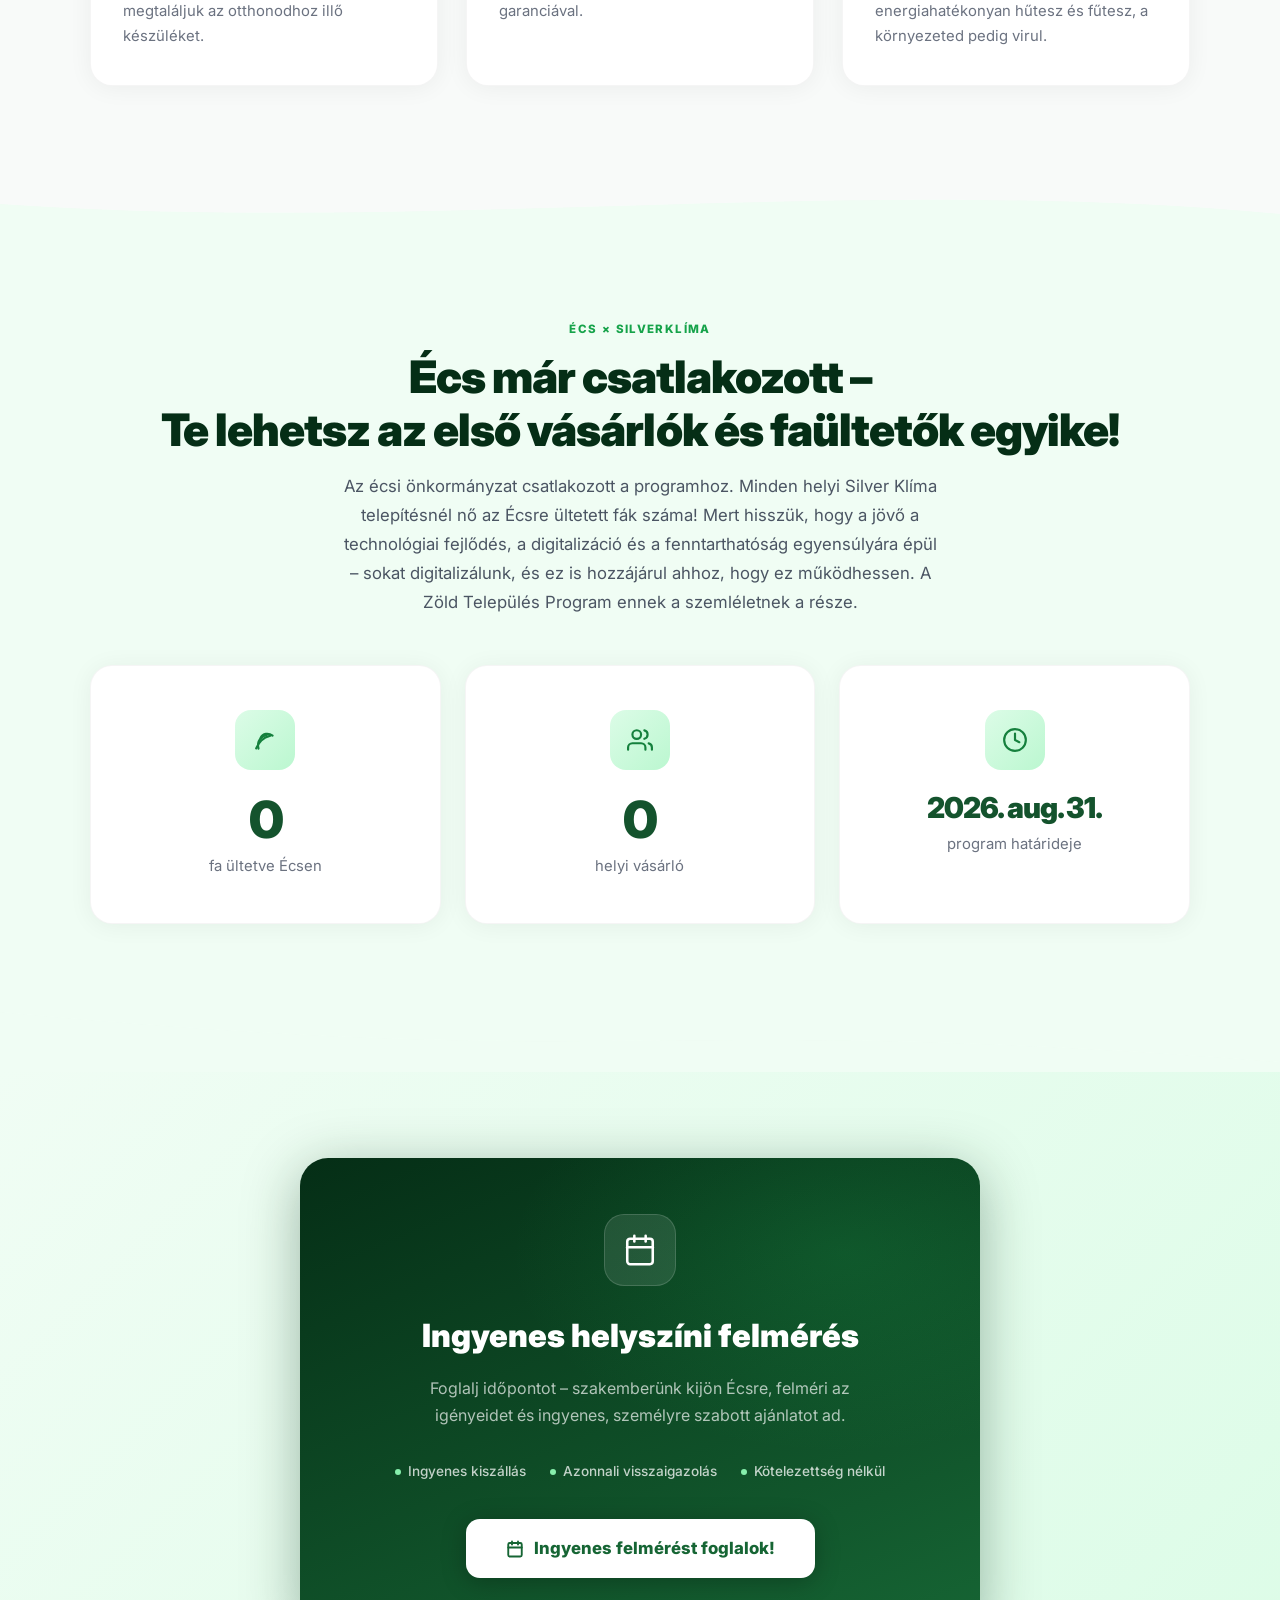
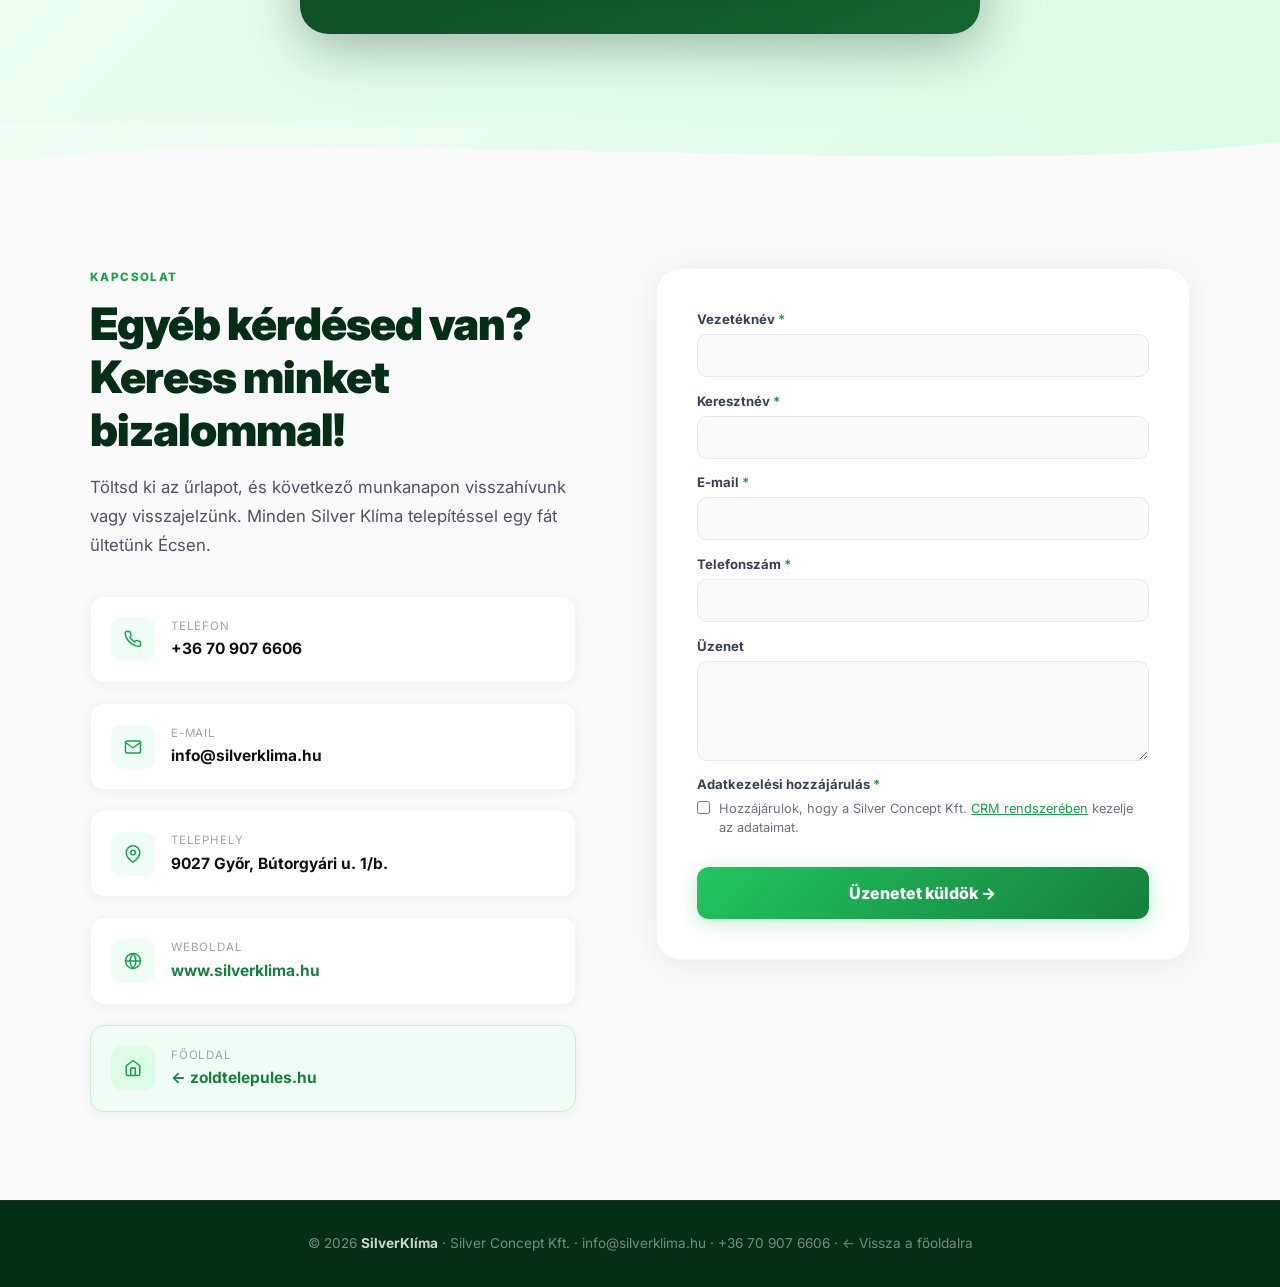
==== commit 291e7430: "Aloldalak: digitalizáció említése (Écs, Győrzámoly) A főoldalhoz hasonlóan az aloldalakon is megemlí" ====
--- a/ecs/index.html
+++ b/ecs/index.html
@@ -288,7 +288,7 @@
         <div class="fade-up">
             <span class="tag">Écs × SilverKlíma</span>
             <h2 class="title">Écs már csatlakozott –<br>Te lehetsz az első vásárlók és faültetők egyike!</h2>
-            <p class="sub" style="margin:0 auto">Az écsi önkormányzat csatlakozott a programhoz. Minden helyi Silver Klíma telepítésnél nő az Écsre ültetett fák száma!</p>
+            <p class="sub" style="margin:0 auto">Az écsi önkormányzat csatlakozott a programhoz. Minden helyi Silver Klíma telepítésnél nő az Écsre ültetett fák száma! Mert hisszük, hogy a jövő a technológiai fejlődés, a digitalizáció és a fenntarthatóság egyensúlyára épül – sokat digitalizálunk, és ez is hozzájárul ahhoz, hogy ez működhessen. A Zöld Település Program ennek a szemléletnek a része.</p>
         </div>
         <div class="stats-grid">
             <div class="stat-card fade-up" style="transition-delay:.1s">
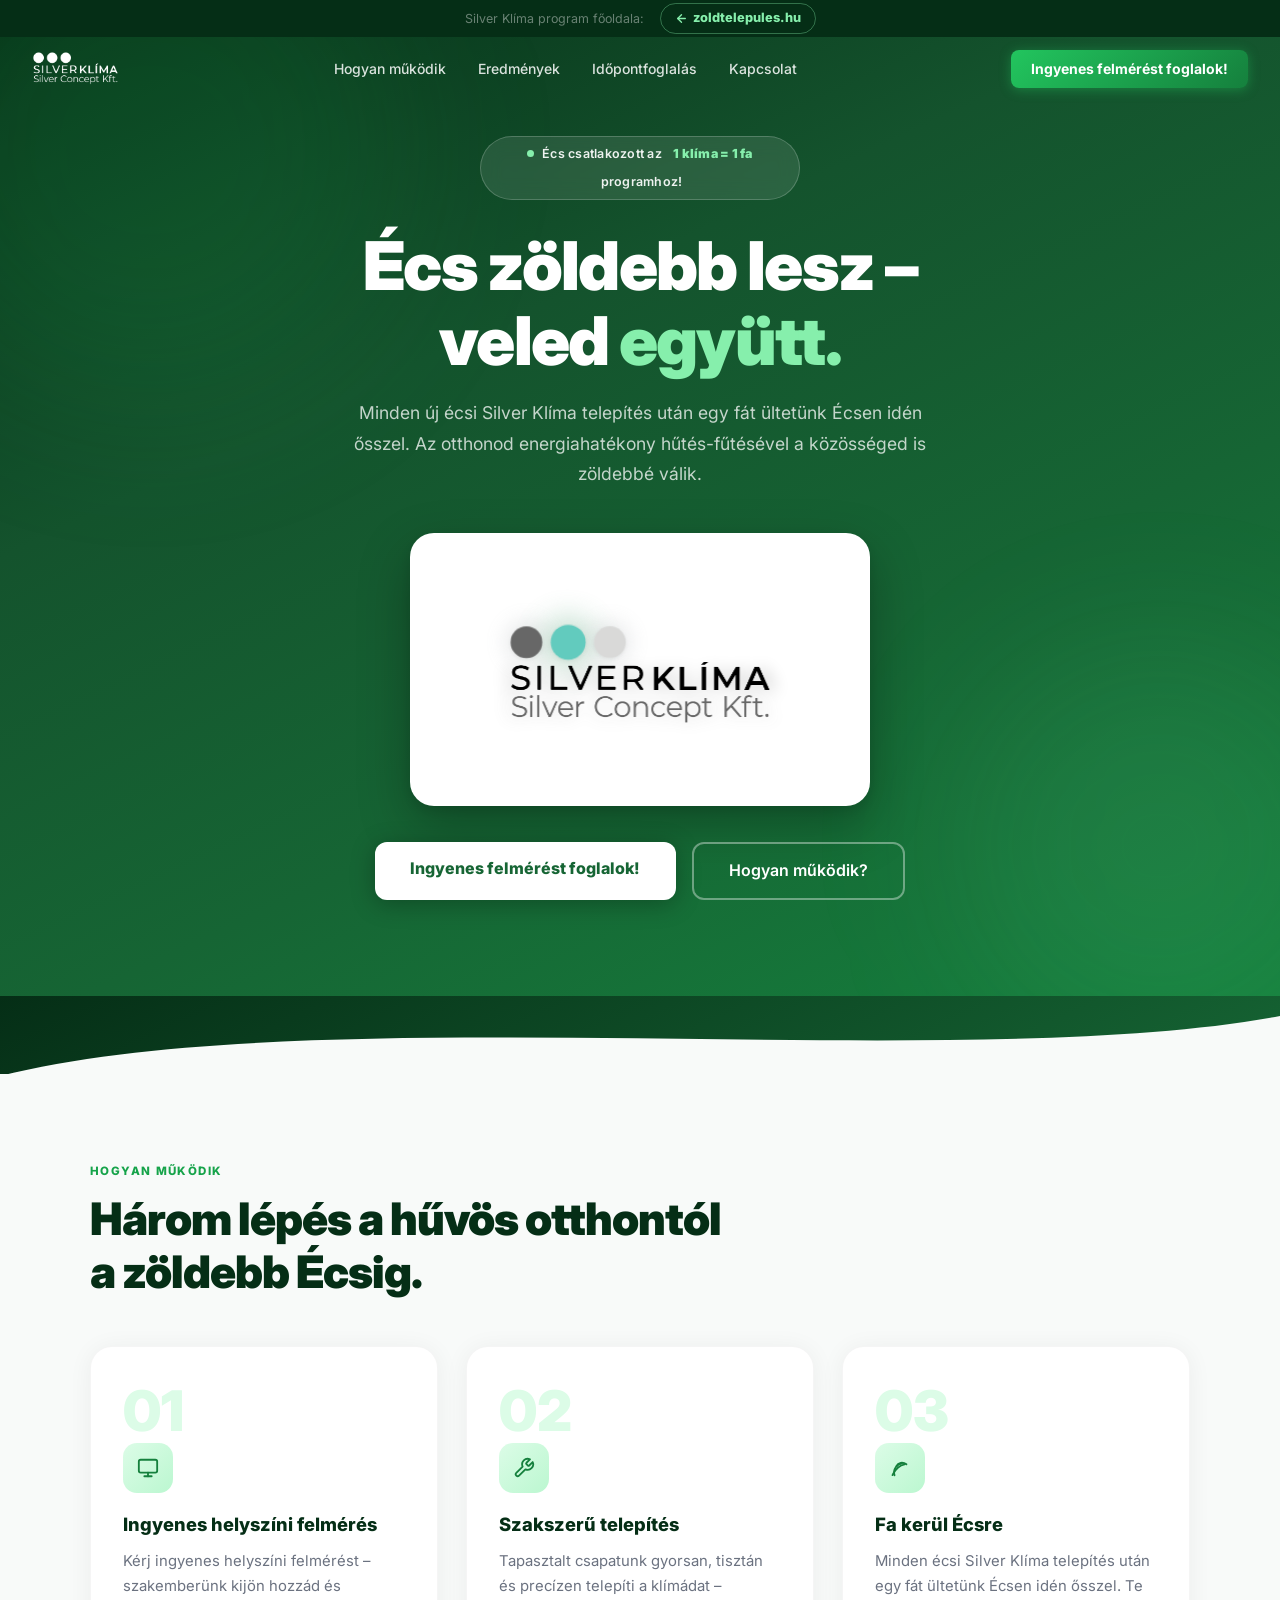
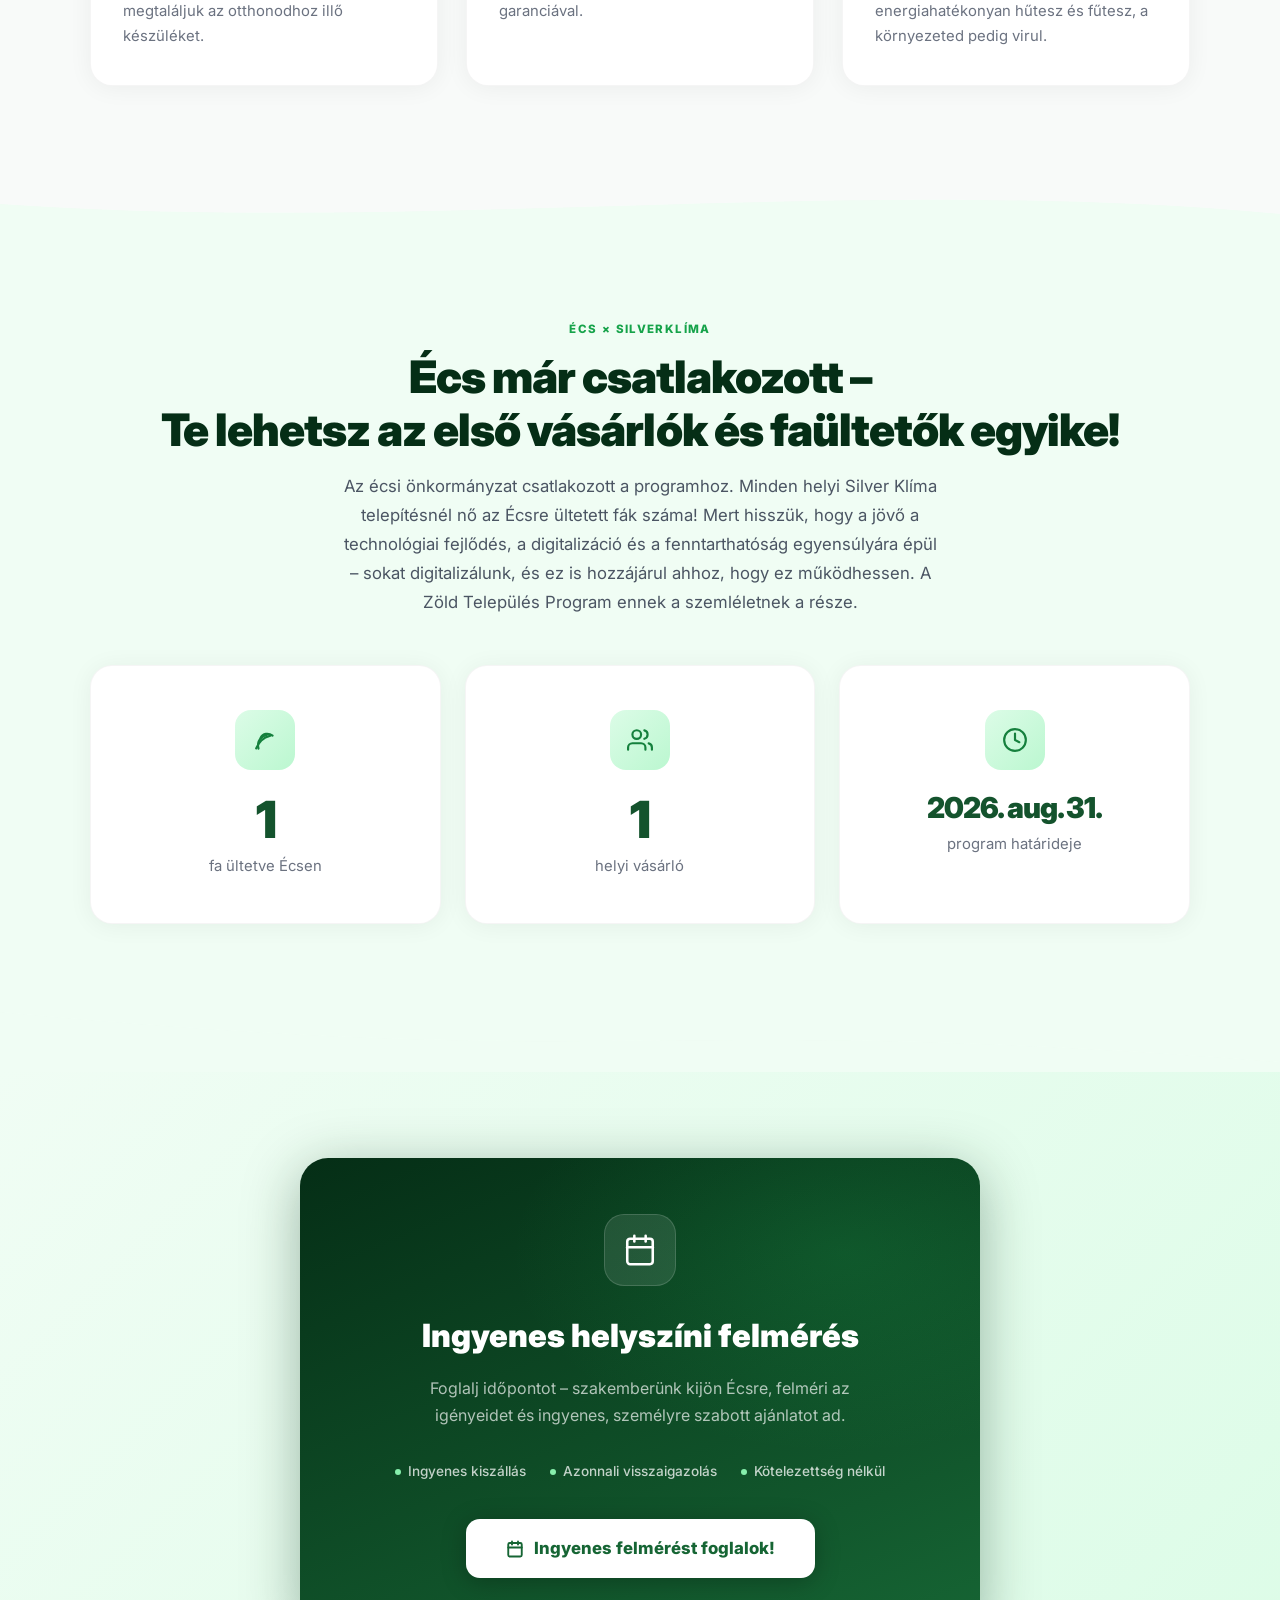
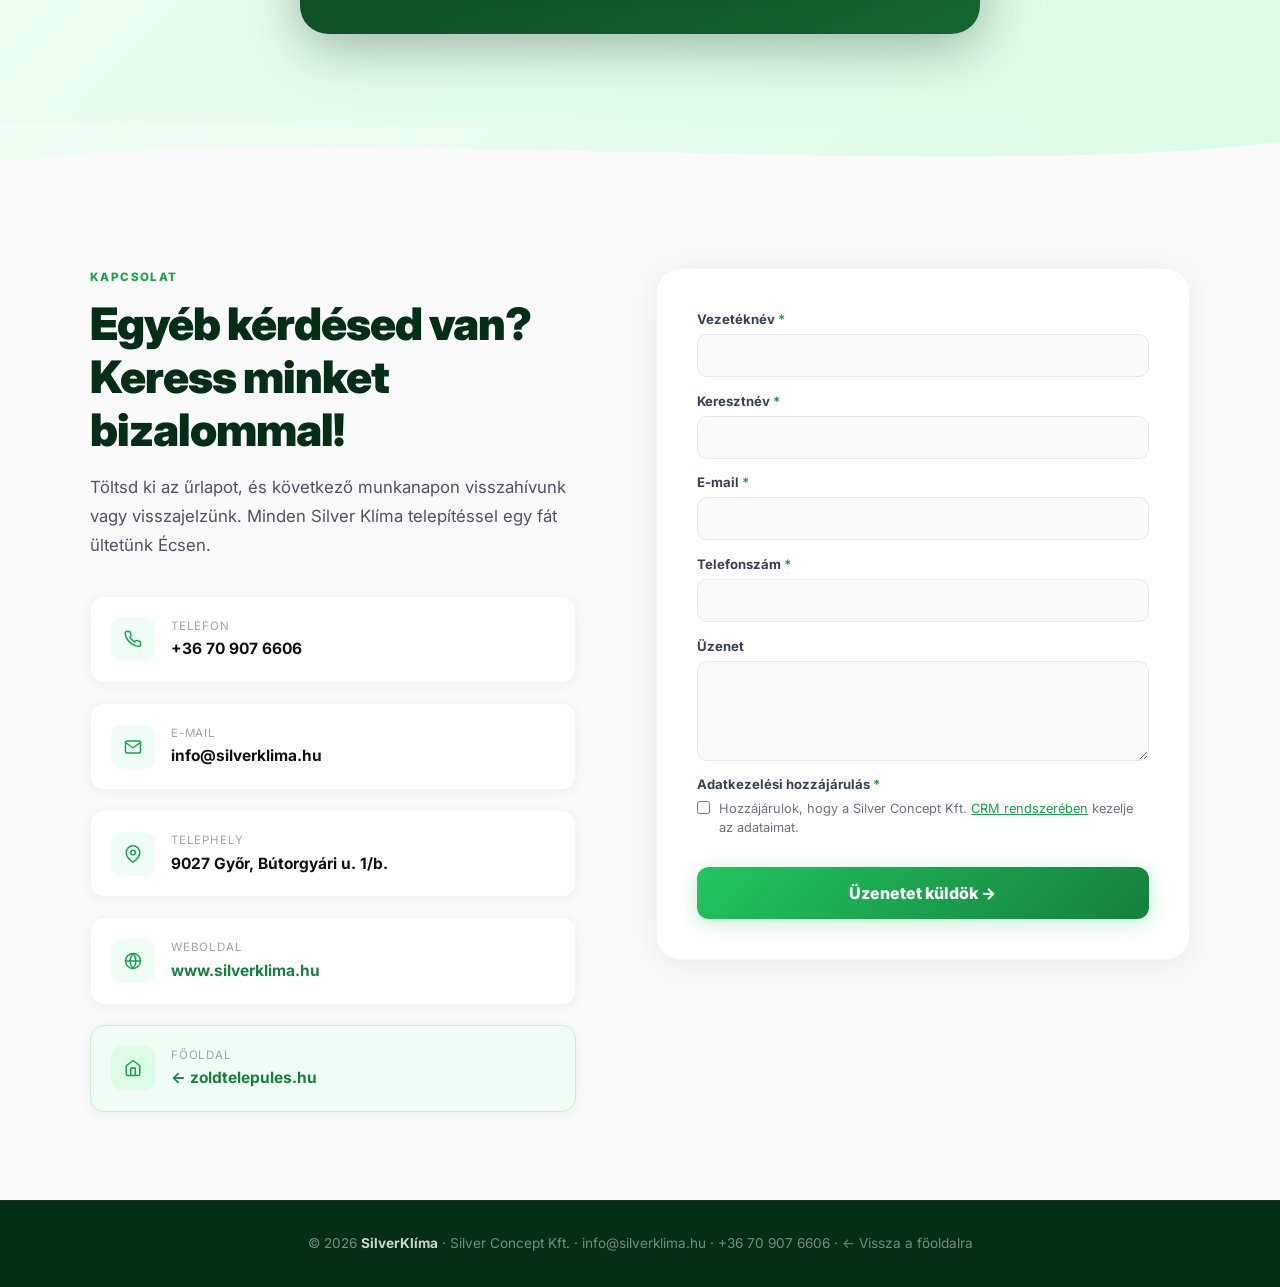
==== commit 0df94f89: "Eredmények frissítése: Győrzámoly 5 fa/3 vásárló, Écs 1 fa/1 vásárló - Győrzámoly aloldal: 5 fa ülte" ====
--- a/ecs/index.html
+++ b/ecs/index.html
@@ -293,12 +293,12 @@
         <div class="stats-grid">
             <div class="stat-card fade-up" style="transition-delay:.1s">
                 <div class="stat-icon"><svg viewBox="0 0 24 24" fill="none" stroke="currentColor" stroke-width="2" stroke-linecap="round" stroke-linejoin="round"><path d="M17 8C8 10 5.9 16.17 3.82 19.77"/><path d="M8 10c2-4 7-5 11-2"/><path d="M6 20c-2-7 3-12 8-13"/></svg></div>
-                <span class="stat-num">0</span>
+                <span class="stat-num">1</span>
                 <span class="stat-lbl">fa ültetve Écsen</span>
             </div>
             <div class="stat-card fade-up" style="transition-delay:.2s">
                 <div class="stat-icon"><svg viewBox="0 0 24 24" fill="none" stroke="currentColor" stroke-width="2" stroke-linecap="round" stroke-linejoin="round"><path d="M17 21v-2a4 4 0 0 0-4-4H5a4 4 0 0 0-4 4v2"/><circle cx="9" cy="7" r="4"/><path d="M23 21v-2a4 4 0 0 0-3-3.87"/><path d="M16 3.13a4 4 0 0 1 0 7.75"/></svg></div>
-                <span class="stat-num">0</span>
+                <span class="stat-num">1</span>
                 <span class="stat-lbl">helyi vásárló</span>
             </div>
             <div class="stat-card fade-up" style="transition-delay:.3s">
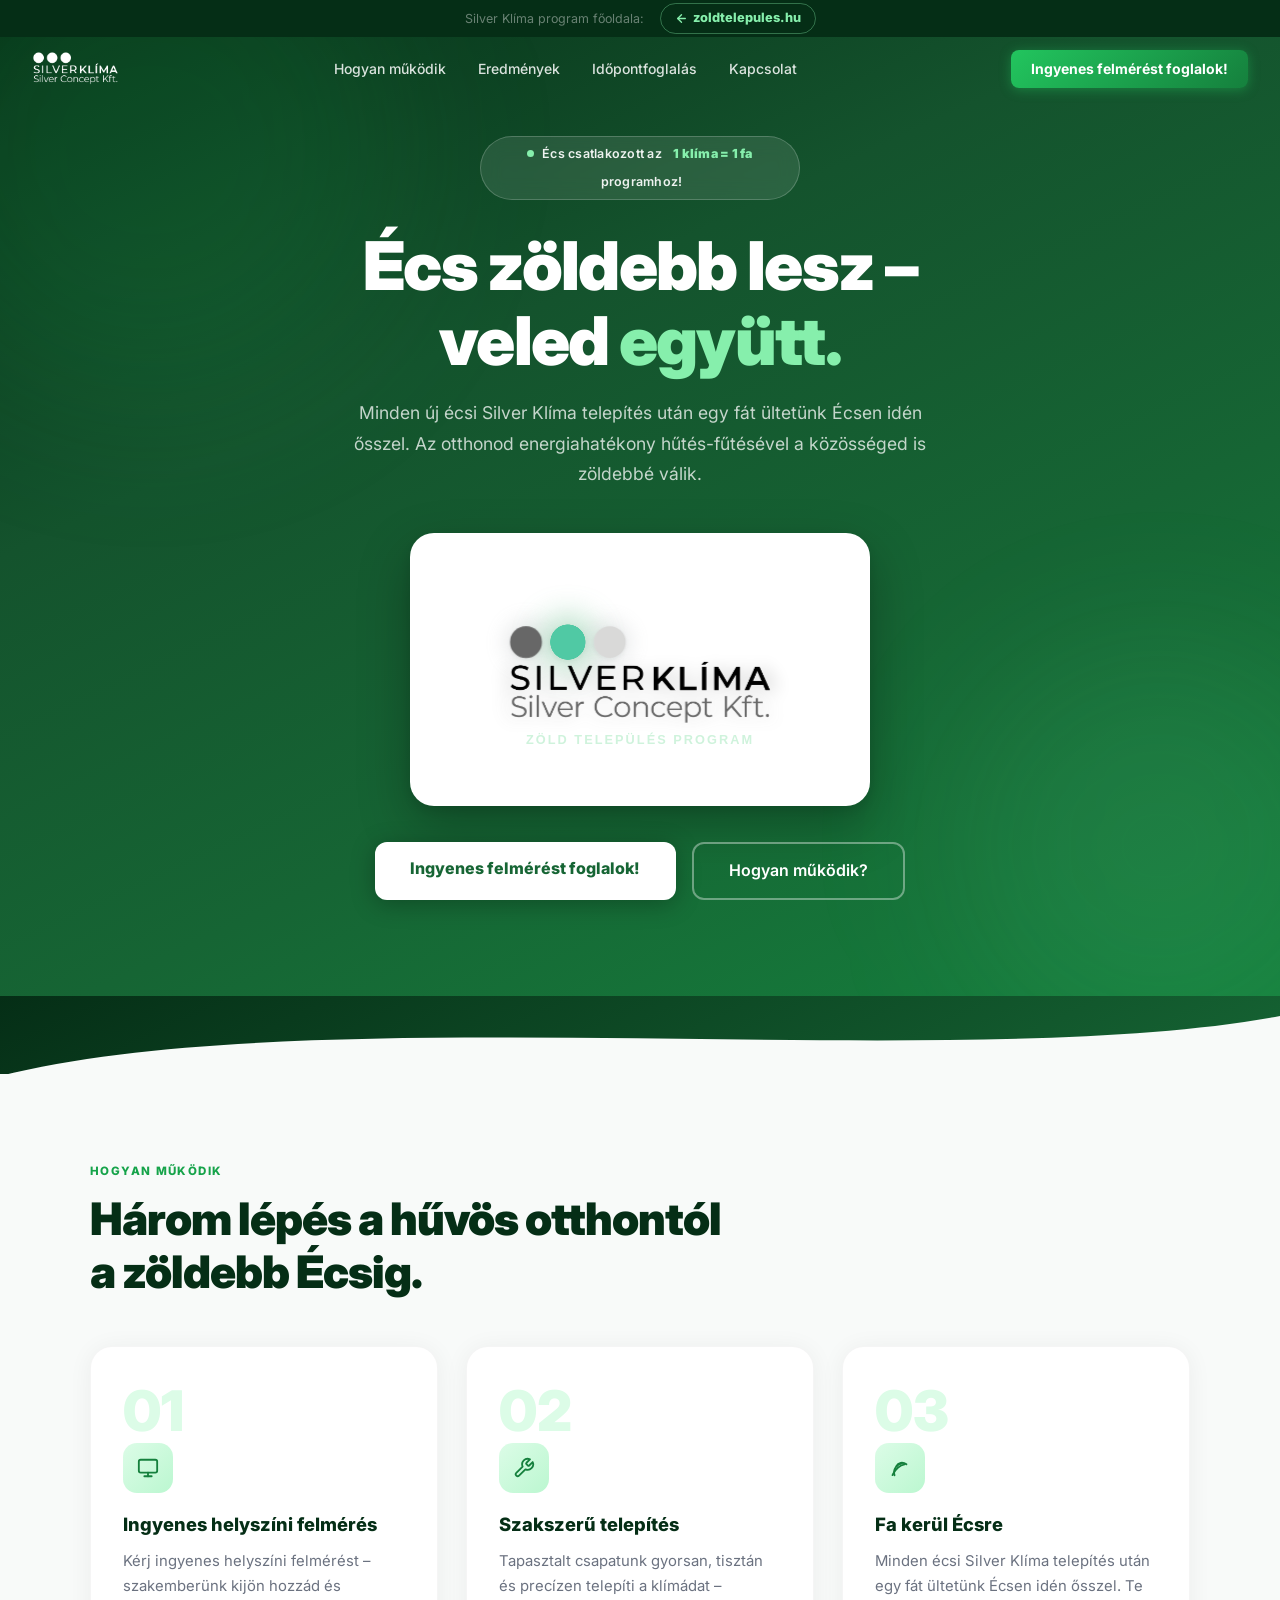
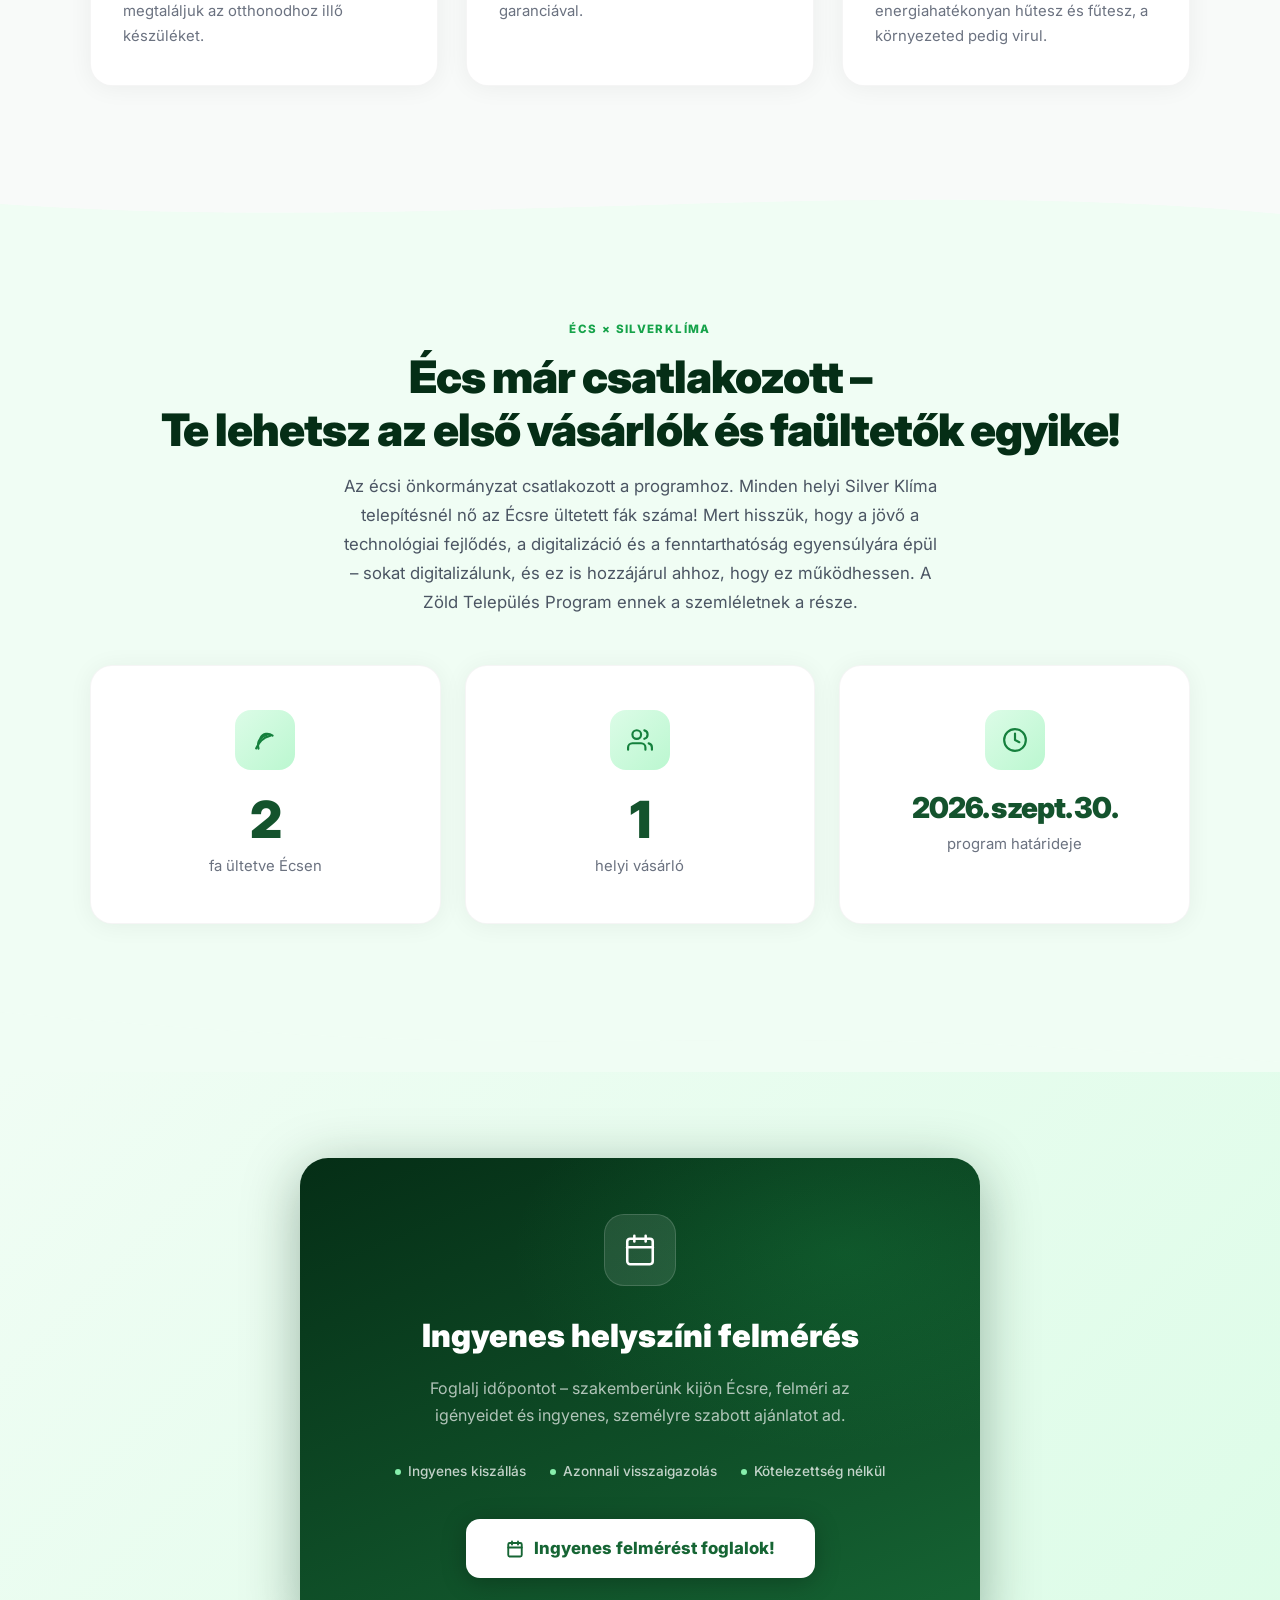
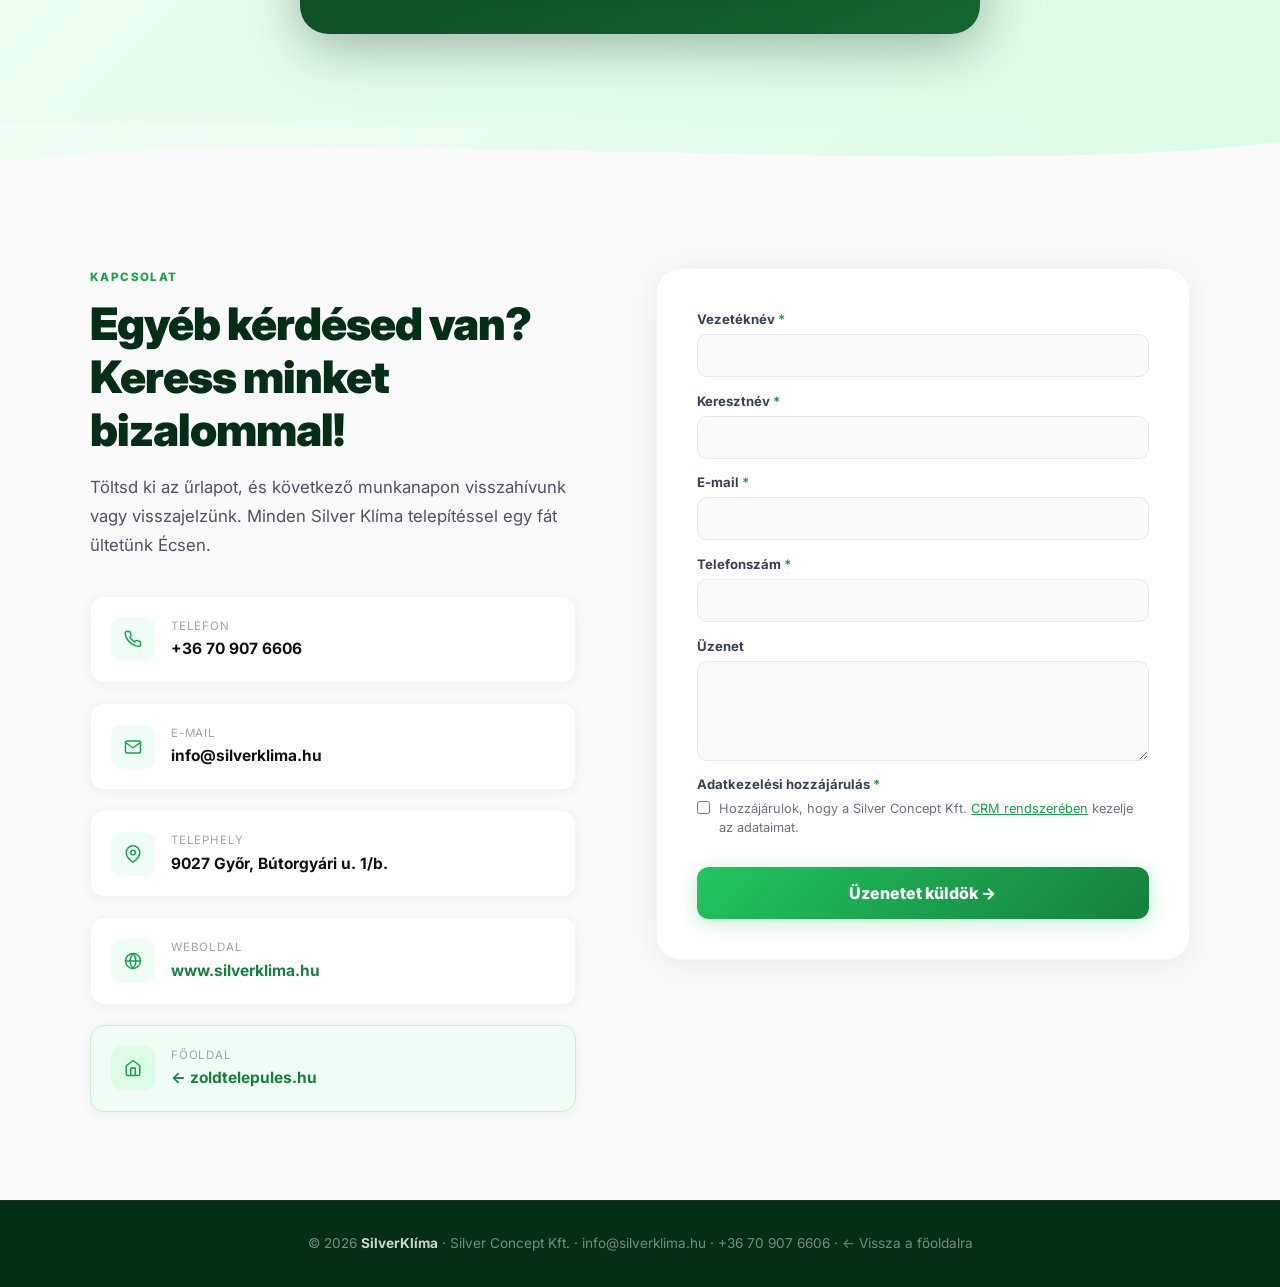
==== commit 2a234a8c: "Eredmények és határidő frissítése: Écs 2 fa, Győrzámoly 7 fa, határidő szeptember 30. Co-Authored-By" ====
--- a/ecs/index.html
+++ b/ecs/index.html
@@ -293,7 +293,7 @@
         <div class="stats-grid">
             <div class="stat-card fade-up" style="transition-delay:.1s">
                 <div class="stat-icon"><svg viewBox="0 0 24 24" fill="none" stroke="currentColor" stroke-width="2" stroke-linecap="round" stroke-linejoin="round"><path d="M17 8C8 10 5.9 16.17 3.82 19.77"/><path d="M8 10c2-4 7-5 11-2"/><path d="M6 20c-2-7 3-12 8-13"/></svg></div>
-                <span class="stat-num">1</span>
+                <span class="stat-num">2</span>
                 <span class="stat-lbl">fa ültetve Écsen</span>
             </div>
             <div class="stat-card fade-up" style="transition-delay:.2s">
@@ -303,7 +303,7 @@
             </div>
             <div class="stat-card fade-up" style="transition-delay:.3s">
                 <div class="stat-icon"><svg viewBox="0 0 24 24" fill="none" stroke="currentColor" stroke-width="2" stroke-linecap="round" stroke-linejoin="round"><circle cx="12" cy="12" r="10"/><polyline points="12 6 12 12 16 14"/></svg></div>
-                <span class="stat-num" style="font-size:1.8rem">2026. aug. 31.</span>
+                <span class="stat-num" style="font-size:1.8rem">2026. szept. 30.</span>
                 <span class="stat-lbl">program határideje</span>
             </div>
         </div>
